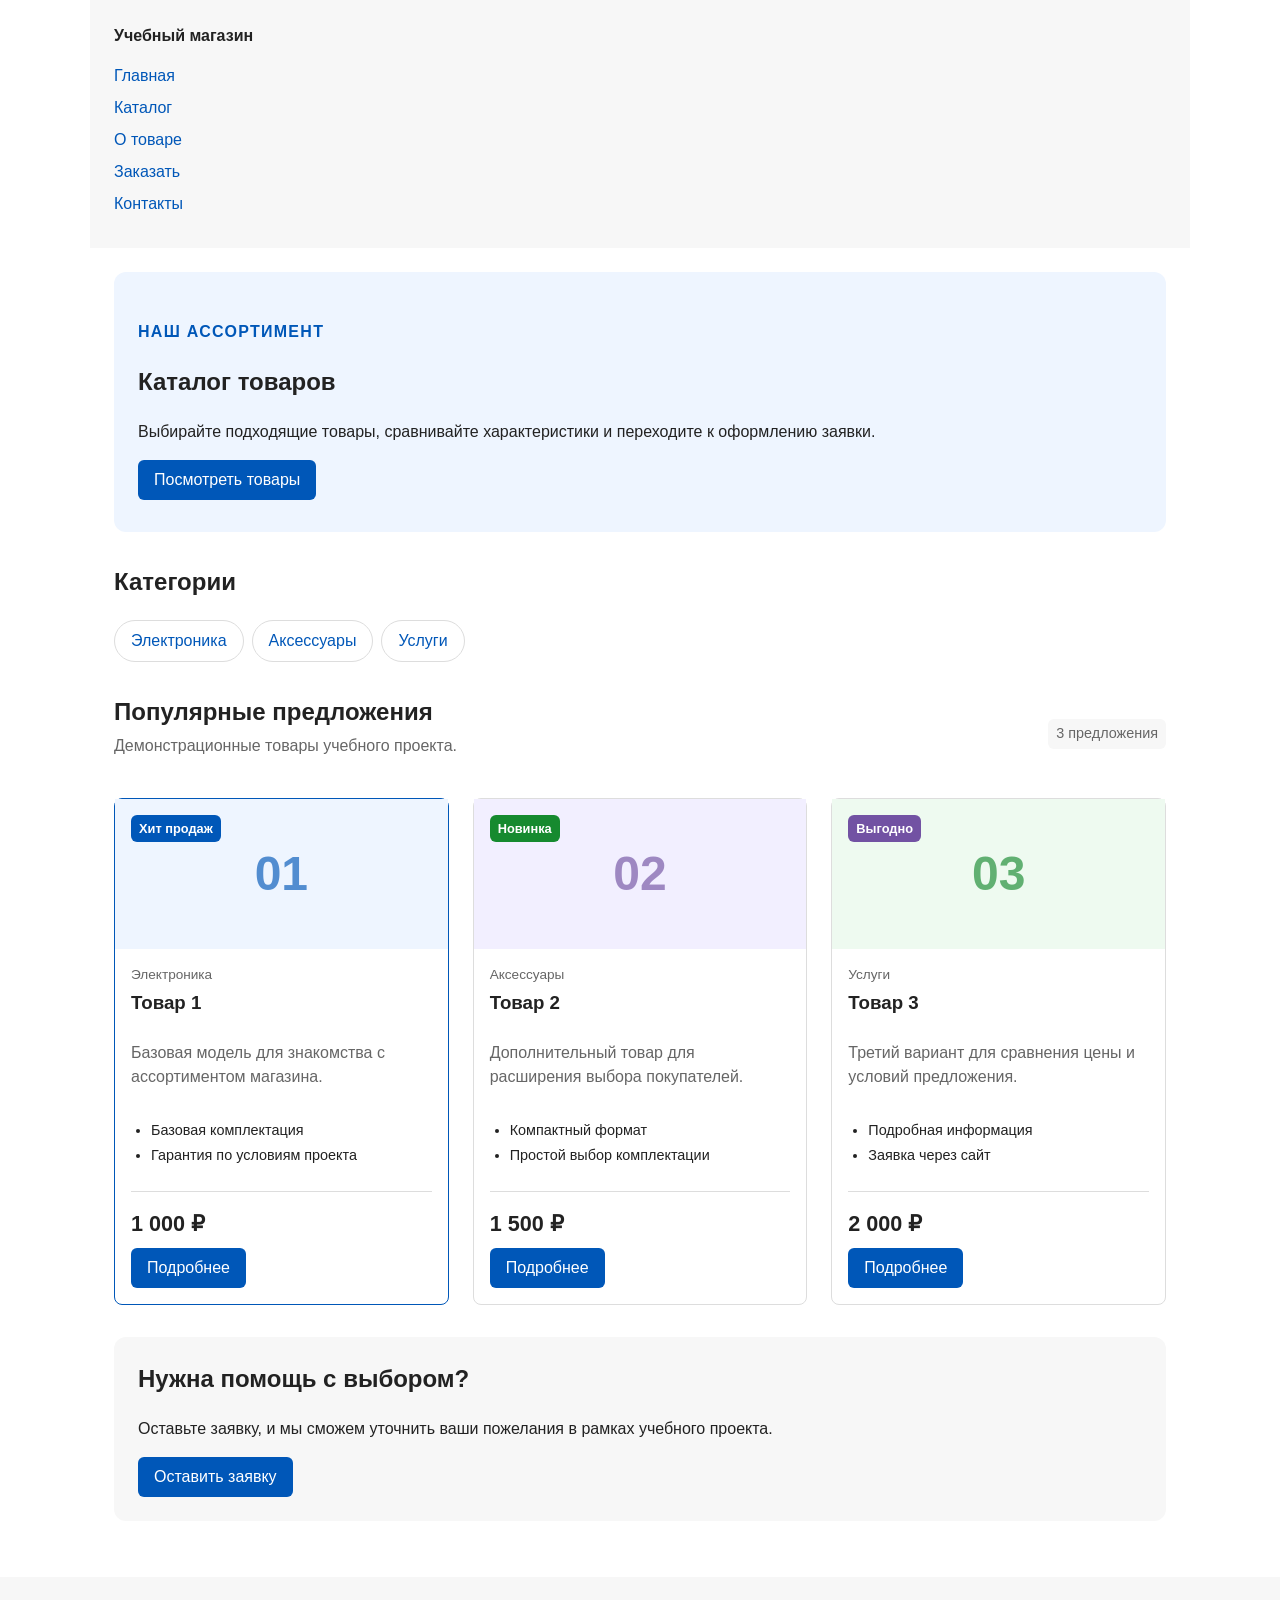
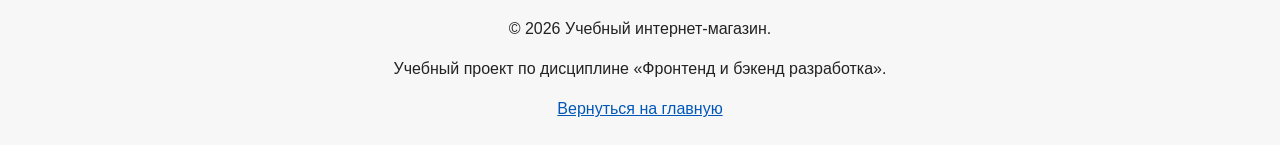
==== catalog.html @ 3850f044 "feat: expand multi-page shop project" ====
<!DOCTYPE html>
<html lang="ru">
<head>
  <meta charset="UTF-8">
  <meta name="viewport" content="width=device-width, initial-scale=1.0">
  <meta name="description" content="Каталог товаров учебного интернет-магазина. Сравните товары и выберите подходящий вариант.">
  <title>Каталог товаров</title>
  <link rel="stylesheet" href="css/style.css">
</head>
<body>
  <header class="site-header">
    <a class="site-logo" href="index.html">Учебный магазин</a>

    <nav class="site-nav" aria-label="Основная навигация">
      <ul class="site-nav__list">
        <li><a href="index.html">Главная</a></li>
        <li><a href="catalog.html" aria-current="page">Каталог</a></li>
        <li><a href="product.html">О товаре</a></li>
        <li><a href="order.html">Заказать</a></li>
        <li><a href="contacts.html">Контакты</a></li>
      </ul>
    </nav>
  </header>

  <main class="catalog">
    <section class="hero">
      <p class="catalog__eyebrow">Наш ассортимент</p>
      <h1>Каталог товаров</h1>
      <p>
        Выбирайте подходящие товары, сравнивайте характеристики
        и переходите к оформлению заявки.
      </p>
      <a class="button" href="#catalog-products">Посмотреть товары</a>
    </section>

    <section class="section catalog__categories" aria-labelledby="categories-title">
      <h2 id="categories-title">Категории</h2>

      <nav class="category-nav" aria-label="Категории товаров">
        <a class="category-nav__link" href="#electronics">Электроника</a>
        <a class="category-nav__link" href="#accessories">Аксессуары</a>
        <a class="category-nav__link" href="#services">Услуги</a>
      </nav>
    </section>

    <section class="section" id="catalog-products">
      <div class="catalog__heading">
        <div>
          <h2>Популярные предложения</h2>
          <p class="catalog__description">
            Демонстрационные товары учебного проекта.
          </p>
        </div>

        <span class="catalog__count">3 предложения</span>
      </div>

      <div class="catalog-grid">
        <article class="product-card product-card--featured" id="electronics">
          <span class="product-card__badge">Хит продаж</span>
          <div class="product-card__visual" aria-hidden="true">
            <span>01</span>
          </div>
          <p class="product-card__category">Электроника</p>
          <h3 class="product-card__title">Товар 1</h3>
          <p class="product-card__description">
            Базовая модель для знакомства с ассортиментом магазина.
          </p>
          <ul class="product-card__features">
            <li>Базовая комплектация</li>
            <li>Гарантия по условиям проекта</li>
          </ul>
          <div class="product-card__bottom">
            <p class="product-card__price">1 000 ₽</p>
            <a class="button" href="product.html">Подробнее</a>
          </div>
        </article>

        <article class="product-card" id="accessories">
          <span class="product-card__badge product-card__badge--new">
            Новинка
          </span>
          <div class="product-card__visual product-card__visual--accent" aria-hidden="true">
            <span>02</span>
          </div>
          <p class="product-card__category">Аксессуары</p>
          <h3 class="product-card__title">Товар 2</h3>
          <p class="product-card__description">
            Дополнительный товар для расширения выбора покупателей.
          </p>
          <ul class="product-card__features">
            <li>Компактный формат</li>
            <li>Простой выбор комплектации</li>
          </ul>
          <div class="product-card__bottom">
            <p class="product-card__price">1 500 ₽</p>
            <a class="button" href="product.html">Подробнее</a>
          </div>
        </article>

        <article class="product-card" id="services">
          <span class="product-card__badge product-card__badge--service">
            Выгодно
          </span>
          <div class="product-card__visual product-card__visual--soft" aria-hidden="true">
            <span>03</span>
          </div>
          <p class="product-card__category">Услуги</p>
          <h3 class="product-card__title">Товар 3</h3>
          <p class="product-card__description">
            Третий вариант для сравнения цены и условий предложения.
          </p>
          <ul class="product-card__features">
            <li>Подробная информация</li>
            <li>Заявка через сайт</li>
          </ul>
          <div class="product-card__bottom">
            <p class="product-card__price">2 000 ₽</p>
            <a class="button" href="product.html">Подробнее</a>
          </div>
        </article>
      </div>
    </section>

    <aside class="catalog-note">
      <h2>Нужна помощь с выбором?</h2>
      <p>
        Оставьте заявку, и мы сможем уточнить ваши пожелания
        в рамках учебного проекта.
      </p>
      <a class="button" href="order.html">Оставить заявку</a>
    </aside>
  </main>

  <footer class="site-footer" id="contacts">
    <p>&copy; 2026 Учебный интернет-магазин.</p>
    <p>Учебный проект по дисциплине «Фронтенд и бэкенд разработка».</p>
    <a href="index.html">Вернуться на главную</a>
  </footer>
</body>
</html>
---- css/style.css ----
/* ===============================
   1. Переменные проекта
   =============================== */

:root {
  /* Основные цвета проекта */
  --color-bg: #ffffff;
  --color-text: #222222;
  --color-muted: #666666;
  --color-primary: #0057b8;
  --color-primary-dark: #003f86;
  --color-border: #dddddd;
  --color-surface: #f7f7f7;
  --color-surface-accent: #eef5ff;
  --color-danger: #b00020;
  --color-success: #168a2f;
  --color-success-bg: #eefaf0;
  --color-white: #ffffff;

  /* Отступы */
  --space-xs: 4px;
  --space-sm: 8px;
  --space-md: 16px;
  --space-lg: 24px;
  --space-xl: 32px;

  /* Скругления */
  --radius-sm: 6px;
  --radius-md: 8px;
  --radius-lg: 12px;

  /* Размеры */
  --container-width: 1100px;
}


/* ===============================
   2. Базовые стили
   =============================== */

* {
  box-sizing: border-box;
}

body {
  margin: 0;
  font-family: Arial, sans-serif;
  line-height: 1.5;
  color: var(--color-text);
  background-color: var(--color-bg);
}

header,
main,
footer {
  padding: var(--space-lg);
}

header,
footer {
  background-color: var(--color-surface);
}


/* ===============================
   3. Общие элементы интерфейса
   =============================== */

/* Ссылки */

a {
  color: var(--color-primary);
}

a:hover {
  color: var(--color-primary-dark);
}

a:focus-visible {
  outline: 2px solid var(--color-primary);
  outline-offset: 3px;
}

/* Общие состояния кнопок */

button {
  font: inherit;
  cursor: pointer;
}

button:focus-visible {
  outline: 2px solid var(--color-primary);
  outline-offset: 3px;
}

button:disabled {
  opacity: 0.6;
  cursor: not-allowed;
}


/* ===============================
   4. Компоненты страницы
   =============================== */

/* Шапка сайта */

.site-header {
  max-width: var(--container-width);
  margin: 0 auto;
}

.site-logo {
  font-weight: bold;
  text-decoration: none;
  color: var(--color-text);
}

.site-logo:hover {
  color: var(--color-primary);
}

/* Навигация */

.site-nav__list {
  padding: 0;
  margin: var(--space-md) 0 0;
  list-style: none;
}

.site-nav__list li {
  margin-bottom: var(--space-sm);
}

.site-nav__list a {
  color: var(--color-primary);
  text-decoration: none;
}

.site-nav__list a:hover {
  color: var(--color-primary-dark);
  text-decoration: underline;
}

/* Hero-блок */

.hero {
  max-width: var(--container-width);
  margin: 0 auto var(--space-xl);
  padding: var(--space-xl) var(--space-lg);
  background-color: var(--color-surface-accent);
  border-radius: var(--radius-lg);
}

/* Секции */

.section {
  max-width: var(--container-width);
  margin: 0 auto var(--space-xl);
}

.section h2 {
  margin-top: 0;
}

/* Карточки товаров */

.product-card {
  margin-bottom: var(--space-md);
  padding: var(--space-md);
  border: 1px solid var(--color-border);
  border-radius: var(--radius-md);
  background-color: var(--color-bg);
}

.product-card:hover {
  border-color: var(--color-primary);
}

.product-card h3 {
  margin-top: 0;
}

/* Кнопки сайта */

.button {
  display: inline-block;
  padding: var(--space-sm) var(--space-md);
  color: var(--color-white);
  background-color: var(--color-primary);
  text-decoration: none;
  border: none;
  border-radius: var(--radius-sm);
  cursor: pointer;
}

.button:hover {
  color: var(--color-white);
  background-color: var(--color-primary-dark);
}

.button:focus-visible {
  outline: 2px solid var(--color-primary);
  outline-offset: 3px;
}

.button:disabled {
  opacity: 0.6;
  cursor: not-allowed;
}

/* Дополнительный информационный блок */

.aside-info {
  max-width: var(--container-width);
  margin: 0 auto var(--space-xl);
  padding: var(--space-md);
  border-left: 4px solid var(--color-primary);
  background-color: var(--color-surface);
}


/* ===============================
   5. Форма и модальное окно
   =============================== */

/* Модальное окно */

.order-dialog {
  width: min(calc(100% - 32px), 560px);
  max-width: 100%;
  padding: var(--space-lg);
  border: none;
  border-radius: var(--radius-lg);
  color: var(--color-text);
  background-color: var(--color-bg);
}

.order-dialog::backdrop {
  background-color: rgba(0, 0, 0, 0.5);
}

/* Поля формы */

.form-field {
  margin-bottom: var(--space-md);
}

.form-field label {
  display: block;
  margin-bottom: var(--space-xs);
}

.form-field input,
.form-field select,
.form-field textarea {
  width: 100%;
  padding: 10px 12px;
  border: 1px solid var(--color-border);
  border-radius: var(--radius-sm);
  font: inherit;
  color: var(--color-text);
  background-color: var(--color-bg);
}

/* Чекбокс согласия */

.form-field input[type="checkbox"] {
  width: auto;
}

/* Подсказки под полями */

.form-field small {
  display: block;
  margin-top: var(--space-xs);
  color: var(--color-muted);
}

/* Наведение на поля */

.form-field input:hover,
.form-field select:hover,
.form-field textarea:hover {
  border-color: var(--color-primary);
}

/* Фокус полей при работе с клавиатуры */

.form-field input:focus-visible,
.form-field select:focus-visible,
.form-field textarea:focus-visible,
.form-actions button:focus-visible {
  outline: 2px solid var(--color-primary);
  outline-offset: 3px;
}

/* Ошибочные поля формы */

[aria-invalid="true"] {
  border-color: var(--color-danger);
}

/* Кнопки формы */

.form-actions {
  display: flex;
  gap: var(--space-sm);
  margin-top: var(--space-lg);
}

/* Сообщение об успешной отправке */

.success-message {
  max-width: var(--container-width);
  margin: var(--space-lg) auto;
  padding: var(--space-md);
  border-left: 4px solid var(--color-success);
  background-color: var(--color-success-bg);
}
/* ===============================
   6. Каталог товаров
   =============================== */

.catalog {
  max-width: var(--container-width);
  margin: 0 auto;
}

.catalog__eyebrow {
  color: var(--color-primary);
  font-weight: bold;
  text-transform: uppercase;
  letter-spacing: 0.08em;
}

.catalog__categories {
  margin-bottom: var(--space-xl);
}

.category-nav {
  display: flex;
  flex-wrap: wrap;
  gap: var(--space-sm);
}

.category-nav__link {
  padding: var(--space-sm) var(--space-md);
  border: 1px solid var(--color-border);
  border-radius: 999px;
  text-decoration: none;
  background-color: var(--color-bg);
  transition: background-color 0.2s, color 0.2s;
}

.category-nav__link:hover {
  color: var(--color-white);
  background-color: var(--color-primary);
}

.category-nav__link:focus-visible {
  outline: 2px solid var(--color-primary);
  outline-offset: 3px;
}

.catalog__heading {
  display: flex;
  justify-content: space-between;
  align-items: center;
  flex-wrap: wrap;
  gap: var(--space-md);
  margin-bottom: var(--space-lg);
}

.catalog__heading h2 {
  margin-bottom: var(--space-xs);
}

.catalog__description {
  margin-top: 0;
  color: var(--color-muted);
}

.catalog__count {
  padding: var(--space-xs) var(--space-sm);
  border-radius: var(--radius-sm);
  background-color: var(--color-surface);
  color: var(--color-muted);
  font-size: 0.9rem;
}

.catalog-grid {
  display: grid;
  grid-template-columns: repeat(3, minmax(0, 1fr));
  gap: var(--space-lg);
}

.product-card {
  position: relative;
  display: flex;
  flex-direction: column;
  min-width: 0;
  margin-bottom: 0;
  padding: var(--space-md);
  transition: transform 0.2s, box-shadow 0.2s;
}

.product-card:hover {
  transform: translateY(-4px);
  box-shadow: 0 8px 24px rgba(0, 0, 0, 0.08);
}

.product-card--featured {
  border-color: var(--color-primary);
}

.product-card__badge {
  position: absolute;
  top: var(--space-md);
  left: var(--space-md);
  z-index: 1;
  padding: var(--space-xs) var(--space-sm);
  border-radius: var(--radius-sm);
  color: var(--color-white);
  background-color: var(--color-primary);
  font-size: 0.8rem;
  font-weight: bold;
}

.product-card__badge--new {
  background-color: var(--color-success);
}

.product-card__badge--service {
  background-color: #7252a3;
}

.product-card__visual {
  display: grid;
  min-height: 150px;
  margin: calc(var(--space-md) * -1);
  margin-bottom: var(--space-md);
  place-items: center;
  background-color: var(--color-surface-accent);
  color: var(--color-primary);
}

.product-card__visual span {
  font-size: 3rem;
  font-weight: bold;
  opacity: 0.65;
}

.product-card__visual--accent {
  background-color: #f2efff;
  color: #7252a3;
}

.product-card__visual--soft {
  background-color: var(--color-success-bg);
  color: var(--color-success);
}

.product-card__category {
  margin: 0 0 var(--space-xs);
  color: var(--color-muted);
  font-size: 0.85rem;
}

.product-card__title {
  margin: 0 0 var(--space-sm);
}

.product-card__description {
  color: var(--color-muted);
}

.product-card__features {
  padding-left: 20px;
  margin-bottom: var(--space-lg);
  font-size: 0.9rem;
}

.product-card__features li + li {
  margin-top: var(--space-xs);
}

.product-card__bottom {
  display: flex;
  flex-direction: column;
  align-items: flex-start;
  gap: var(--space-sm);
  margin-top: auto;
  padding-top: var(--space-md);
  border-top: 1px solid var(--color-border);
}

.product-card__price {
  margin: 0;
  font-size: 1.35rem;
  font-weight: bold;
}

.catalog-note {
  margin: var(--space-xl) 0;
  padding: var(--space-lg);
  border-radius: var(--radius-lg);
  background-color: var(--color-surface);
}

.catalog-note h2 {
  margin-top: 0;
}

.site-footer {
  padding: var(--space-lg);
  text-align: center;
  background-color: var(--color-surface);
}

/* Защита от переполнения на узких экранах */
@media (max-width: 800px) {
  .catalog-grid {
    grid-template-columns: repeat(2, minmax(0, 1fr));
  }
}

@media (max-width: 560px) {
  .catalog-grid {
    grid-template-columns: 1fr;
  }

  .catalog__heading {
    align-items: flex-start;
    flex-direction: column;
  }

  .category-nav {
    flex-direction: column;
  }

  .category-nav__link {
    text-align: center;
  }
}

/* ===============================
   7. Страница отдельного товара
   =============================== */

.product-page {
  max-width: var(--container-width);
  margin: 0 auto;
}

.breadcrumbs {
  display: flex;
  flex-wrap: wrap;
  gap: var(--space-sm);
  margin-bottom: var(--space-lg);
  color: var(--color-muted);
  font-size: 0.9rem;
}

.breadcrumbs a {
  color: var(--color-primary);
  text-decoration: none;
}

.breadcrumbs a:hover {
  text-decoration: underline;
}

.breadcrumbs a:focus-visible,
.product-intro__back:focus-visible {
  outline: 2px solid var(--color-primary);
  outline-offset: 3px;
}

.product-intro {
  display: grid;
  grid-template-columns: minmax(0, 1fr) minmax(0, 1fr);
  gap: var(--space-xl);
  align-items: center;
  padding: var(--space-lg) 0;
}

.product-intro__visual {
  display: flex;
  min-height: 350px;
  flex-direction: column;
  align-items: center;
  justify-content: center;
  gap: var(--space-sm);
  border-radius: var(--radius-lg);
  background: linear-gradient(135deg, var(--color-surface-accent), var(--color-surface));
  color: var(--color-primary);
}

.product-intro__number {
  font-size: clamp(5rem, 12vw, 9rem);
  font-weight: 800;
  line-height: 1;
  letter-spacing: -0.08em;
}

.product-intro__label {
  font-size: 0.8rem;
  font-weight: bold;
  letter-spacing: 0.2em;
}

.product-intro__eyebrow {
  color: var(--color-muted);
  font-size: 0.9rem;
}

.product-intro__content h1 {
  margin-top: var(--space-sm);
  margin-bottom: var(--space-md);
  font-size: clamp(2rem, 4vw, 3rem);
}

.product-intro__description {
  color: var(--color-muted);
  line-height: 1.7;
}

.product-intro__availability {
  display: flex;
  align-items: center;
  gap: var(--space-sm);
  margin-top: var(--space-lg);
  font-size: 0.9rem;
}

.product-intro__status {
  width: 9px;
  height: 9px;
  border-radius: 50%;
  background-color: var(--color-success);
}

.product-intro__price {
  margin: var(--space-md) 0 var(--space-xs);
  font-size: 2rem;
  font-weight: 800;
}

.product-intro__note {
  color: var(--color-muted);
  font-size: 0.8rem;
  line-height: 1.5;
}

.product-intro__actions {
  display: flex;
  flex-wrap: wrap;
  align-items: center;
  gap: var(--space-md);
  margin-top: var(--space-lg);
}

.product-intro__back {
  color: var(--color-primary);
  text-decoration: none;
}

.product-details,
.product-specifications,
.product-benefits {
  margin-top: var(--space-xl);
}

.product-details p {
  max-width: 760px;
  line-height: 1.8;
}

.spec-table-wrapper {
  width: 100%;
  overflow-x: auto;
  border: 1px solid var(--color-border);
  border-radius: var(--radius-md);
}

.spec-table {
  width: 100%;
  border-collapse: collapse;
  text-align: left;
}

.spec-table caption {
  padding: var(--space-md);
  color: var(--color-muted);
  text-align: left;
  font-size: 0.9rem;
}

.spec-table th,
.spec-table td {
  padding: var(--space-md);
  border-bottom: 1px solid var(--color-border);
}

.spec-table thead {
  background-color: var(--color-surface);
}

.spec-table thead th {
  font-weight: 700;
}

.spec-table tbody th {
  width: 40%;
  font-weight: 600;
}

.spec-table tbody tr:last-child th,
.spec-table tbody tr:last-child td {
  border-bottom: none;
}

.spec-table tbody tr:hover {
  background-color: var(--color-surface);
}

.product-benefits__grid {
  display: grid;
  grid-template-columns: repeat(3, minmax(0, 1fr));
  gap: var(--space-md);
}

.benefit-card {
  padding: var(--space-lg);
  border: 1px solid var(--color-border);
  border-radius: var(--radius-md);
  background-color: var(--color-bg);
}

.benefit-card__number {
  color: var(--color-primary);
  font-size: 0.85rem;
  font-weight: 800;
}

.benefit-card h3 {
  margin-top: var(--space-md);
}

.benefit-card p {
  margin-bottom: 0;
  color: var(--color-muted);
  line-height: 1.6;
}

.product-callout {
  display: flex;
  align-items: center;
  justify-content: space-between;
  flex-wrap: wrap;
  gap: var(--space-lg);
  margin: var(--space-xl) 0;
  padding: var(--space-xl);
  border-radius: var(--radius-lg);
  background-color: var(--color-surface);
}

.product-callout h2 {
  margin-top: 0;
}

.product-callout p {
  max-width: 600px;
  margin-bottom: 0;
  color: var(--color-muted);
  line-height: 1.6;
}

@media (max-width: 800px) {
  .product-intro {
    grid-template-columns: 1fr;
    gap: var(--space-lg);
  }

  .product-intro__visual {
    min-height: 260px;
  }

  .product-benefits__grid {
    grid-template-columns: 1fr;
  }
}

@media (max-width: 560px) {
  .product-intro__actions {
    align-items: stretch;
    flex-direction: column;
  }

  .product-intro__actions .button {
    text-align: center;
  }

  .product-callout {
    align-items: flex-start;
    flex-direction: column;
    padding: var(--space-lg);
  }

  .spec-table th,
  .spec-table td {
    padding: var(--space-sm);
  }
}

/* ===============================
   8. Страница оформления заказа
   =============================== */

.order-page {
  max-width: var(--container-width);
  margin: 0 auto;
}

.order-hero {
  max-width: 760px;
  margin-bottom: var(--space-xl);
}

.order-hero__eyebrow {
  color: var(--color-primary);
  font-size: 0.85rem;
  font-weight: 700;
  letter-spacing: 0.1em;
  text-transform: uppercase;
}

.order-hero h1 {
  margin-bottom: var(--space-md);
  font-size: clamp(2rem, 5vw, 3rem);
}

.order-hero > p:last-child {
  color: var(--color-muted);
  line-height: 1.7;
}

.order-layout {
  display: grid;
  grid-template-columns: minmax(0, 1.7fr) minmax(250px, 1fr);
  align-items: start;
  gap: var(--space-xl);
  margin-bottom: var(--space-xl);
}

.order-panel {
  min-width: 0;
  padding: var(--space-xl);
  border: 1px solid var(--color-border);
  border-radius: var(--radius-lg);
  background-color: var(--color-bg);
}

.order-panel h2 {
  margin-top: 0;
}

.order-panel__description {
  margin-bottom: var(--space-xl);
  color: var(--color-muted);
}

.checkout-form__grid {
  display: grid;
  grid-template-columns: repeat(2, minmax(0, 1fr));
  gap: var(--space-lg) var(--space-md);
}

.form-field {
  display: flex;
  min-width: 0;
  flex-direction: column;
  gap: var(--space-sm);
}

.form-field--full {
  grid-column: 1 / -1;
}

.form-field label {
  font-weight: 600;
  font-size: 0.95rem;
}

.form-field input,
.form-field select,
.form-field textarea {
  box-sizing: border-box;
  width: 100%;
  min-width: 0;
  padding: 12px;
  border: 1px solid var(--color-border);
  border-radius: var(--radius-sm);
  background-color: var(--color-bg);
  color: var(--color-text);
  font: inherit;
  transition: border-color 0.2s, box-shadow 0.2s;
}

.form-field textarea {
  resize: vertical;
  line-height: 1.6;
}

.form-field input:hover,
.form-field select:hover,
.form-field textarea:hover {
  border-color: var(--color-primary);
}

.form-field input:focus-visible,
.form-field select:focus-visible,
.form-field textarea:focus-visible {
  border-color: var(--color-primary);
  outline: 2px solid var(--color-primary);
  outline-offset: 2px;
}

.form-field input[aria-invalid="true"],
.form-field select[aria-invalid="true"],
.form-field textarea[aria-invalid="true"] {
  border-color: var(--color-danger);
}

.form-field__hint {
  color: var(--color-muted);
  font-size: 0.8rem;
  line-height: 1.4;
}

.checkout-form__consent {
  display: grid;
  grid-template-columns: 20px minmax(0, 1fr);
  align-items: start;
  gap: var(--space-sm);
  margin-top: var(--space-xl);
}

.checkout-form__consent input {
  width: 18px;
  height: 18px;
  margin: 3px 0 0;
  accent-color: var(--color-primary);
}

.checkout-form__consent input:focus-visible {
  outline: 2px solid var(--color-primary);
  outline-offset: 3px;
}

.checkout-form__consent label {
  font-size: 0.9rem;
  line-height: 1.6;
}

.checkout-form__required {
  margin-top: var(--space-md);
  color: var(--color-muted);
  font-size: 0.85rem;
}

.checkout-form__submit {
  width: 100%;
  margin-top: var(--space-sm);
  cursor: pointer;
}

.checkout-form__message {
  margin-top: var(--space-md);
  padding: var(--space-md);
  border-radius: var(--radius-sm);
  line-height: 1.6;
}

.checkout-form__message--success {
  border: 1px solid var(--color-success);
  background-color: var(--color-success-bg);
  color: var(--color-success);
}

.checkout-form__message--error {
  border: 1px solid var(--color-danger);
  color: var(--color-danger);
}

.order-summary {
  position: sticky;
  top: var(--space-lg);
  padding: var(--space-lg);
  border-radius: var(--radius-lg);
  background-color: var(--color-surface);
}

.order-summary__icon {
  display: grid;
  width: 44px;
  height: 44px;
  place-items: center;
  border-radius: 50%;
  background-color: var(--color-success-bg);
  color: var(--color-success);
  font-size: 1.5rem;
  font-weight: 800;
}

.order-summary h2 {
  margin-top: var(--space-md);
}

.order-summary__steps {
  display: grid;
  gap: var(--space-lg);
  padding-left: 22px;
}

.order-summary__steps li {
  padding-left: var(--space-xs);
}

.order-summary__steps strong {
  line-height: 1.5;
}

.order-summary__steps p,
.order-summary__note p {
  margin-bottom: 0;
  color: var(--color-muted);
  font-size: 0.9rem;
  line-height: 1.6;
}

.order-summary__note {
  margin-top: var(--space-xl);
  padding: var(--space-md);
  border-left: 3px solid var(--color-primary);
  background-color: var(--color-bg);
}

.order-summary__link {
  display: inline-block;
  margin-top: var(--space-lg);
  color: var(--color-primary);
  text-decoration: none;
}

.order-summary__link:hover {
  text-decoration: underline;
}

.order-summary__link:focus-visible {
  outline: 2px solid var(--color-primary);
  outline-offset: 3px;
}

@media (max-width: 800px) {
  .order-layout {
    grid-template-columns: 1fr;
  }

  .order-summary {
    position: static;
  }
}

@media (max-width: 560px) {
  .order-panel {
    padding: var(--space-md);
  }

  .checkout-form__grid {
    grid-template-columns: 1fr;
  }

  .form-field--full {
    grid-column: auto;
  }
}

/* ===============================
   9. Страница контактов
   =============================== */

.contacts-page {
  max-width: var(--container-width);
  margin: 0 auto;
}

.contacts-hero {
  max-width: 760px;
  margin-bottom: var(--space-xl);
}

.contacts-hero__eyebrow {
  color: var(--color-primary);
  font-size: 0.85rem;
  font-weight: 700;
  letter-spacing: 0.1em;
  text-transform: uppercase;
}

.contacts-hero h1 {
  margin: var(--space-sm) 0 var(--space-md);
  font-size: clamp(2rem, 5vw, 3rem);
}

.contacts-hero > p:last-child {
  color: var(--color-muted);
  line-height: 1.7;
}

.contacts-grid {
  display: grid;
  grid-template-columns: repeat(3, minmax(0, 1fr));
  gap: var(--space-md);
  margin-bottom: var(--space-xl);
}

.contact-card {
  min-width: 0;
  padding: var(--space-lg);
  border: 1px solid var(--color-border);
  border-radius: var(--radius-lg);
  background-color: var(--color-bg);
  transition: transform 0.2s, box-shadow 0.2s;
}

.contact-card:hover {
  transform: translateY(-3px);
  box-shadow: 0 8px 24px rgba(0, 0, 0, 0.07);
}

.contact-card__icon {
  display: grid;
  width: 44px;
  height: 44px;
  place-items: center;
  border-radius: var(--radius-md);
  background-color: var(--color-surface-accent);
  color: var(--color-primary);
  font-size: 1.4rem;
  font-weight: 700;
}

.contact-card h2 {
  margin: var(--space-md) 0 var(--space-sm);
  font-size: 1.15rem;
}

.contact-card p {
  min-height: 3.2em;
  color: var(--color-muted);
  font-size: 0.9rem;
  line-height: 1.6;
}

.contact-card a {
  display: inline-block;
  overflow-wrap: anywhere;
  color: var(--color-primary);
  font-weight: 600;
  text-decoration: none;
}

.contact-card a:hover {
  text-decoration: underline;
}

.contact-card a:focus-visible {
  outline: 2px solid var(--color-primary);
  outline-offset: 3px;
}

.contact-card__value {
  display: inline-block;
  font-weight: 600;
  font-size: 0.95rem;
}

.contacts-main-grid {
  display: grid;
  grid-template-columns: minmax(0, 1.3fr) minmax(260px, 1fr);
  align-items: stretch;
  gap: var(--space-lg);
  margin-bottom: var(--space-xl);
}

.contact-info-panel {
  padding: var(--space-xl);
  border: 1px solid var(--color-border);
  border-radius: var(--radius-lg);
}

.contact-info-panel h2 {
  margin-top: 0;
}

.contact-info-panel > p {
  color: var(--color-muted);
  line-height: 1.8;
}

.contact-info-panel__item {
  display: flex;
  flex-direction: column;
  gap: var(--space-xs);
  padding: var(--space-md) 0;
  border-bottom: 1px solid var(--color-border);
}

.contact-info-panel__label {
  color: var(--color-muted);
  font-size: 0.85rem;
}

.contact-info-panel__item strong {
  overflow-wrap: anywhere;
}

.contact-info-panel .contact-info-panel__note {
  margin-top: var(--space-lg);
  font-size: 0.85rem;
}

.contact-cta {
  display: flex;
  flex-direction: column;
  align-items: flex-start;
  justify-content: center;
  padding: var(--space-xl);
  border-radius: var(--radius-lg);
  background-color: var(--color-surface);
}

.contact-cta__eyebrow {
  color: var(--color-primary);
  font-size: 0.85rem;
  font-weight: 700;
  text-transform: uppercase;
  letter-spacing: 0.08em;
}

.contact-cta h2 {
  margin: var(--space-md) 0;
  font-size: 1.7rem;
}

.contact-cta p {
  color: var(--color-muted);
  line-height: 1.7;
}

.contact-cta .button {
  margin-top: var(--space-md);
}

.contact-cta__link {
  display: inline-block;
  margin-top: var(--space-md);
  color: var(--color-primary);
  text-decoration: none;
}

.contact-cta__link:hover {
  text-decoration: underline;
}

.contact-cta__link:focus-visible {
  outline: 2px solid var(--color-primary);
  outline-offset: 3px;
}

.faq-section {
  margin: var(--space-xl) 0;
}

.faq-section__heading {
  margin-bottom: var(--space-lg);
}

.faq-section__heading h2 {
  margin: var(--space-sm) 0;
  font-size: 2rem;
}

.faq-section__heading > p:last-child {
  color: var(--color-muted);
}

.faq-list {
  display: grid;
  gap: var(--space-sm);
}

.faq-item {
  border: 1px solid var(--color-border);
  border-radius: var(--radius-md);
  background-color: var(--color-bg);
}

.faq-item summary {
  position: relative;
  padding: var(--space-lg);
  padding-right: 3rem;
  cursor: pointer;
  font-weight: 600;
  line-height: 1.5;
  list-style: none;
}

.faq-item summary::-webkit-details-marker {
  display: none;
}

.faq-item summary::after {
  position: absolute;
  top: 50%;
  right: var(--space-lg);
  content: "+";
  color: var(--color-primary);
  font-size: 1.4rem;
  transform: translateY(-50%);
}

.faq-item[open] summary::after {
  content: "−";
}

.faq-item summary:hover {
  color: var(--color-primary);
}

.faq-item summary:focus-visible {
  outline: 2px solid var(--color-primary);
  outline-offset: -3px;
  border-radius: var(--radius-md);
}

.faq-item p {
  margin: 0;
  padding: 0 var(--space-lg) var(--space-lg);
  color: var(--color-muted);
  line-height: 1.7;
}

.contacts-bottom {
  display: flex;
  align-items: center;
  justify-content: space-between;
  flex-wrap: wrap;
  gap: var(--space-lg);
  margin: var(--space-xl) 0;
  padding: var(--space-xl);
  border-radius: var(--radius-lg);
  background-color: var(--color-surface);
}

.contacts-bottom h2 {
  margin-top: 0;
}

.contacts-bottom p {
  margin-bottom: 0;
  color: var(--color-muted);
  line-height: 1.6;
}

.contacts-bottom__actions {
  display: flex;
  align-items: center;
  flex-wrap: wrap;
  gap: var(--space-md);
}

.contacts-bottom__secondary {
  color: var(--color-primary);
  font-weight: 600;
  text-decoration: none;
}

.contacts-bottom__secondary:hover {
  text-decoration: underline;
}

.contacts-bottom__secondary:focus-visible {
  outline: 2px solid var(--color-primary);
  outline-offset: 3px;
}

@media (max-width: 800px) {
  .contacts-grid {
    grid-template-columns: repeat(2, minmax(0, 1fr));
  }

  .contacts-main-grid {
    grid-template-columns: 1fr;
  }
}

@media (max-width: 560px) {
  .contacts-grid {
    grid-template-columns: 1fr;
  }

  .contact-card p {
    min-height: 0;
  }

  .contact-info-panel,
  .contact-cta {
    padding: var(--space-lg);
  }

  .contacts-bottom {
    align-items: flex-start;
    flex-direction: column;
    padding: var(--space-lg);
  }

  .contacts-bottom__actions {
    align-items: flex-start;
    flex-direction: column;
  }

  .faq-item summary {
    padding: var(--space-md);
    padding-right: 2.5rem;
  }

  .faq-item p {
    padding: 0 var(--space-md) var(--space-md);
  }
}
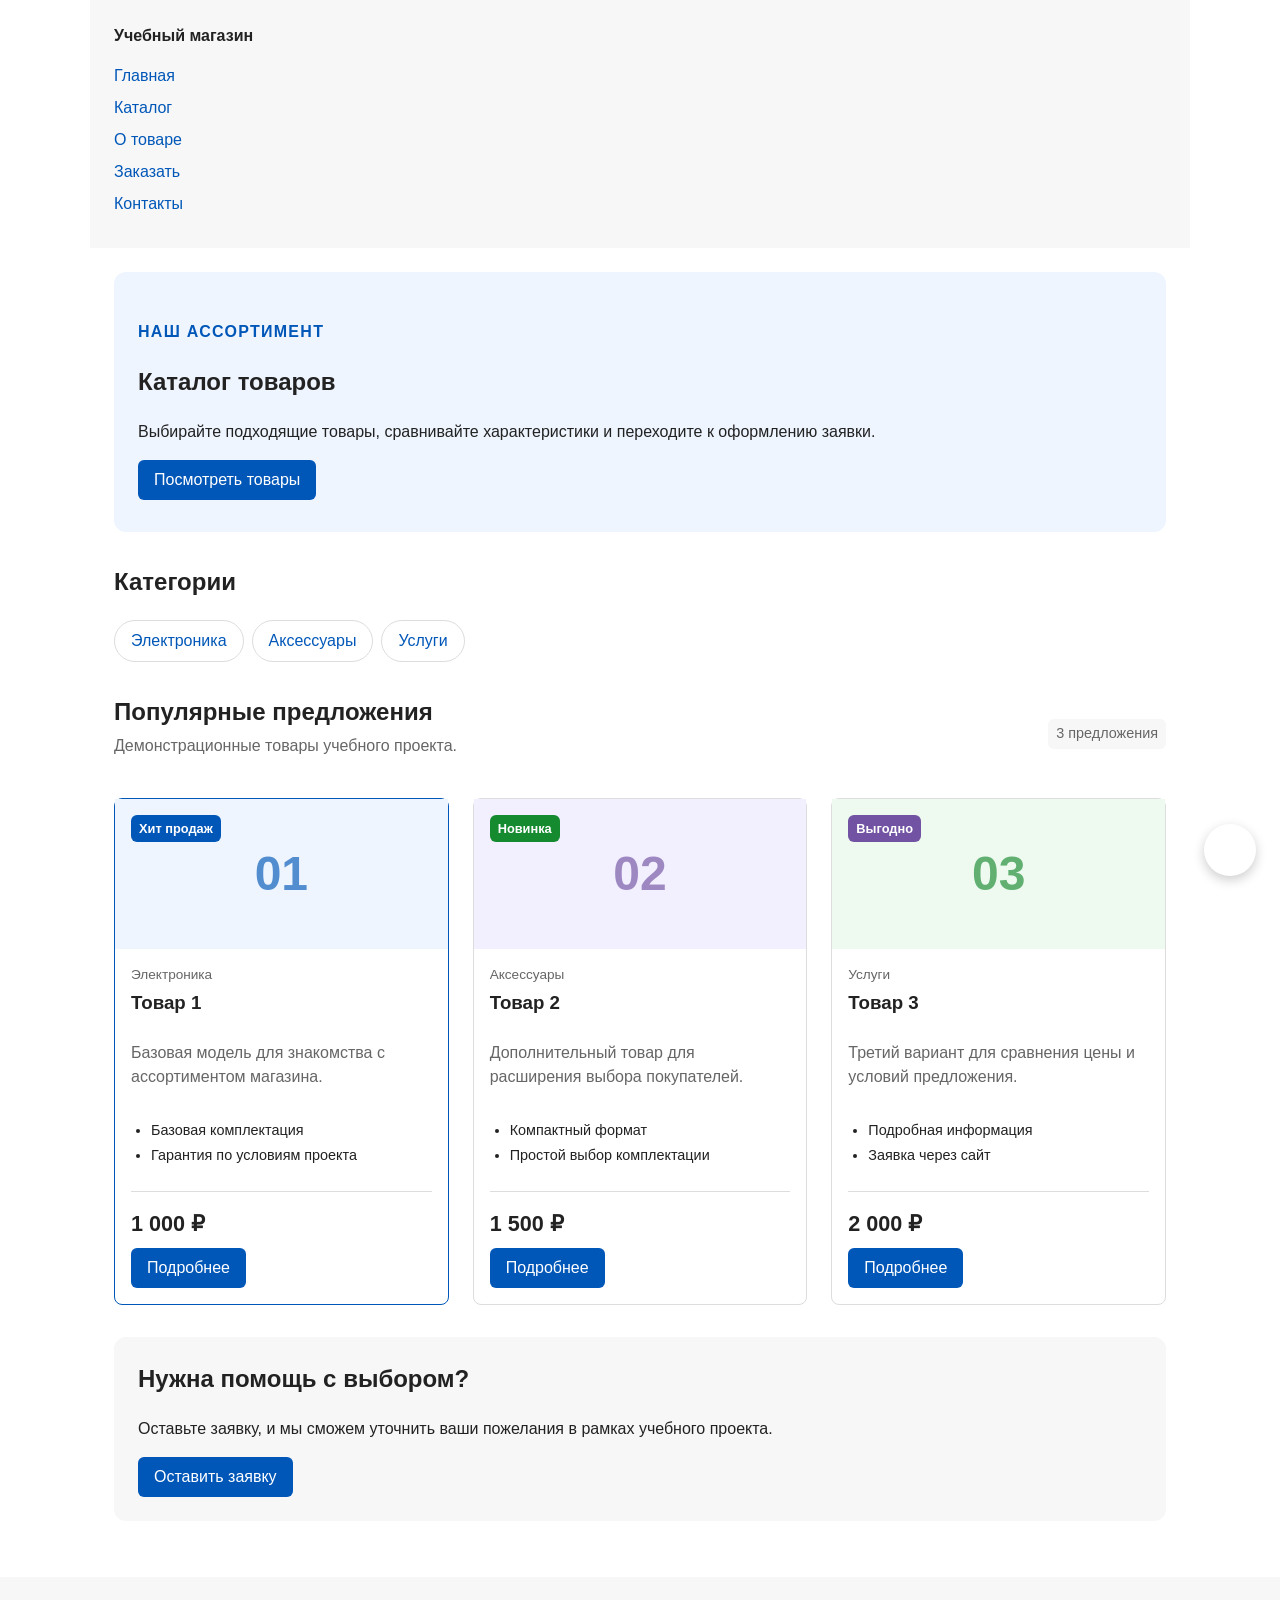
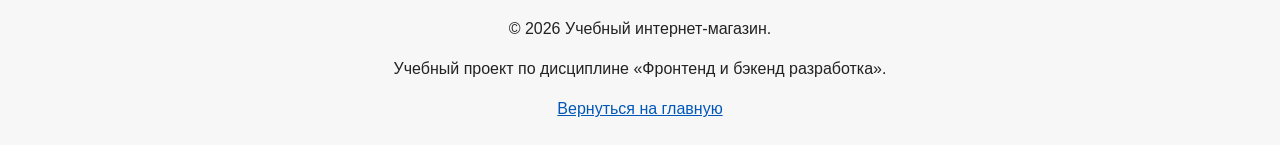
==== commit e6d977d1: "feat: add fixed back-to-top button" ====
--- a/catalog.html
+++ b/catalog.html
@@ -7,7 +7,7 @@
   <title>Каталог товаров</title>
   <link rel="stylesheet" href="css/style.css">
 </head>
-<body>
+<body id="top">
   <header class="site-header">
     <a class="site-logo" href="index.html">Учебный магазин</a>
 
@@ -137,5 +137,8 @@
     <p>Учебный проект по дисциплине «Фронтенд и бэкенд разработка».</p>
     <a href="index.html">Вернуться на главную</a>
   </footer>
+    <a class="back-to-top" href="#top" aria-label="Вернуться наверх">
+  ↑
+</a>
 </body>
 </html>
--- a/css/style.css
+++ b/css/style.css
@@ -1441,4 +1441,58 @@
   .faq-item p {
     padding: 0 var(--space-md) var(--space-md);
   }
+}
+
+/* Кнопка возврата наверх */
+.back-to-top {
+  position: fixed;
+  right: 24px;
+  bottom: 24px;
+  z-index: 1000;
+
+  display: flex;
+  align-items: center;
+  justify-content: center;
+
+  width: 52px;
+  height: 52px;
+
+  border-radius: 50%;
+  background-color: var(--primary);
+  color: #fff;
+
+  font-size: 28px;
+  font-weight: bold;
+  line-height: 1;
+  text-decoration: none;
+
+  box-shadow: 0 4px 12px rgba(0, 0, 0, 0.2);
+  transition: background-color 0.2s ease,
+              transform 0.2s ease;
+}
+
+.back-to-top:hover {
+  background-color: var(--accent);
+  transform: translateY(-4px);
+}
+
+.back-to-top:focus-visible {
+  outline: 3px solid var(--accent);
+  outline-offset: 4px;
+}
+
+/* Плавная прокрутка страницы */
+html {
+  scroll-behavior: smooth;
+}
+
+/* Адаптация для небольших экранов */
+@media (max-width: 600px) {
+  .back-to-top {
+    right: 16px;
+    bottom: 16px;
+    width: 44px;
+    height: 44px;
+    font-size: 24px;
+  }
 }
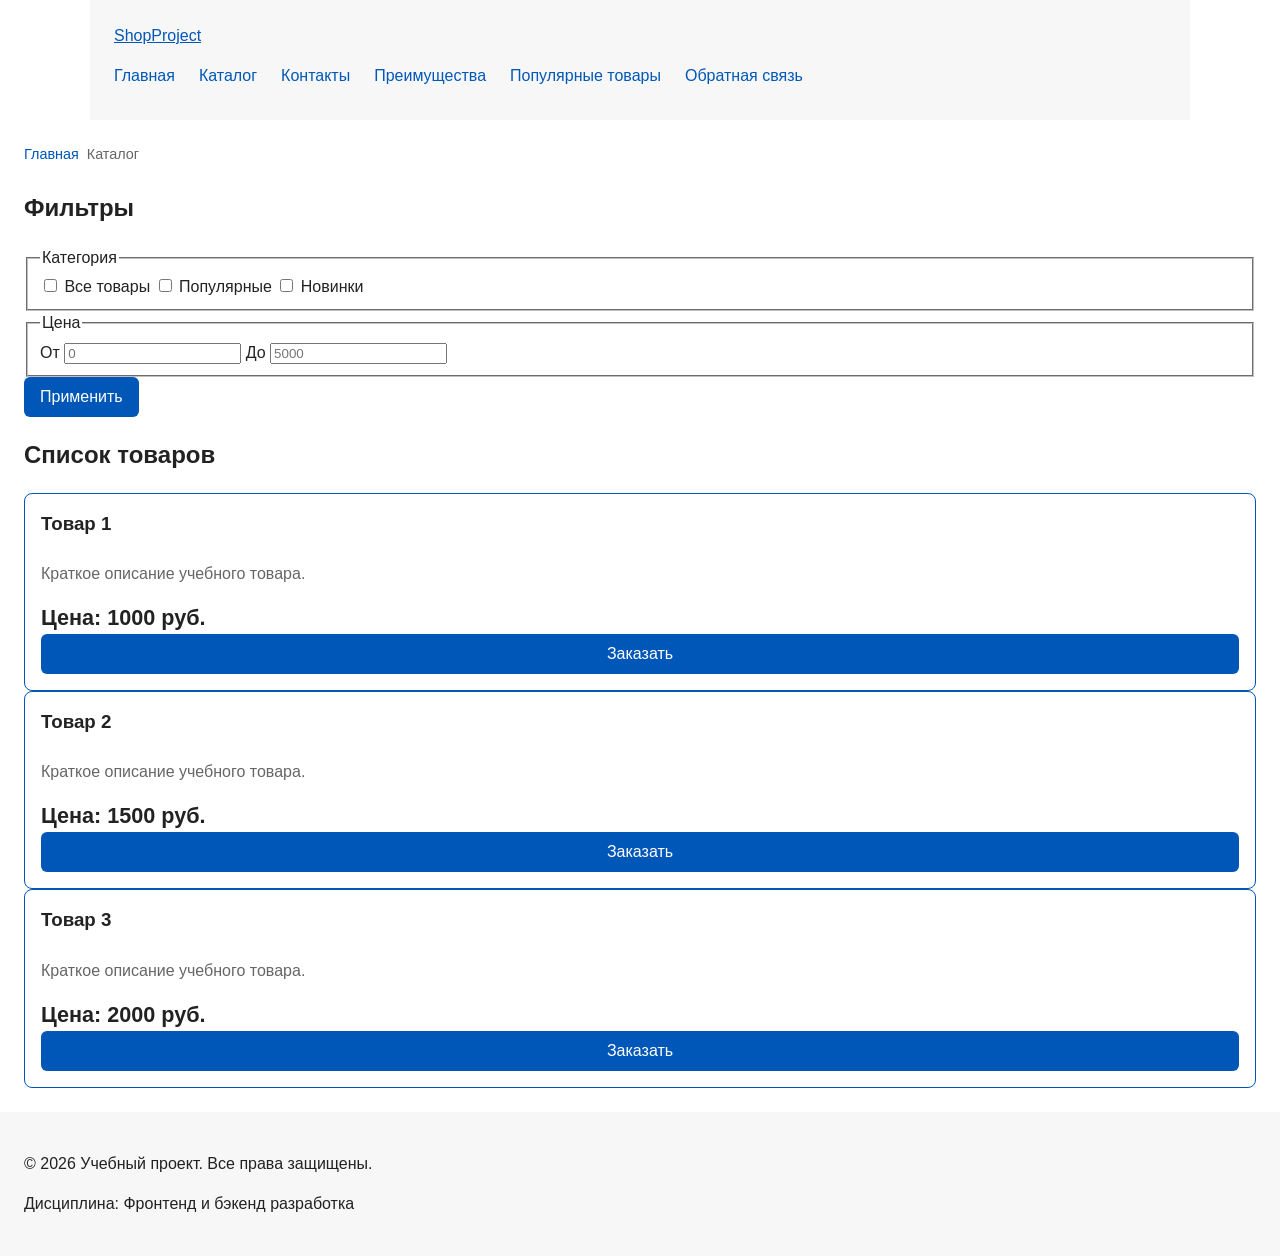
==== commit 586b9a4a: "docs: update README for practical 05" ====
--- a/catalog.html
+++ b/catalog.html
@@ -3,142 +3,217 @@
 <head>
   <meta charset="UTF-8">
   <meta name="viewport" content="width=device-width, initial-scale=1.0">
-  <meta name="description" content="Каталог товаров учебного интернет-магазина. Сравните товары и выберите подходящий вариант.">
-  <title>Каталог товаров</title>
+  <meta name="description" content="Каталог товаров учебного интернет-магазина.">
+  <title>Каталог товаров — Учебный интернет-магазин</title>
   <link rel="stylesheet" href="css/style.css">
+  <script src="js/main.js" defer></script>
+  <script src="js/catalog.js" defer></script>
 </head>
-<body id="top">
+<body>
   <header class="site-header">
-    <a class="site-logo" href="index.html">Учебный магазин</a>
-
-    <nav class="site-nav" aria-label="Основная навигация">
-      <ul class="site-nav__list">
-        <li><a href="index.html">Главная</a></li>
-        <li><a href="catalog.html" aria-current="page">Каталог</a></li>
-        <li><a href="product.html">О товаре</a></li>
-        <li><a href="order.html">Заказать</a></li>
-        <li><a href="contacts.html">Контакты</a></li>
-      </ul>
+    <div class="site-header__inner">
+      <a class="site-header__logo" href="index.html">ShopProject</a>
+
+      <nav class="site-nav" aria-label="Основная навигация">
+        <ul class="site-nav__list">
+          <li class="site-nav__item"><a class="site-nav__link" href="index.html">Главная</a></li>
+          <li class="site-nav__item"><a class="site-nav__link" href="catalog.html">Каталог</a></li>
+          <li class="site-nav__item"><a class="site-nav__link" href="contacts.html">Контакты</a></li>
+          <li class="site-nav__item"><a class="site-nav__link" href="index.html#advantages">Преимущества</a></li>
+          <li class="site-nav__item"><a class="site-nav__link" href="index.html#popular">Популярные товары</a></li>
+          <li class="site-nav__item"><a class="site-nav__link" href="index.html#contacts">Обратная связь</a></li>
+        </ul>
+      </nav>
+    </div>
+  </header>
+
+  <main>
+    <nav class="breadcrumbs" aria-label="Хлебные крошки">
+      <a class="breadcrumbs__link" href="index.html">Главная</a>
+      <span class="breadcrumbs__current">Каталог</span>
     </nav>
-  </header>
-
-  <main class="catalog">
-    <section class="hero">
-      <p class="catalog__eyebrow">Наш ассортимент</p>
-      <h1>Каталог товаров</h1>
-      <p>
-        Выбирайте подходящие товары, сравнивайте характеристики
-        и переходите к оформлению заявки.
-      </p>
-      <a class="button" href="#catalog-products">Посмотреть товары</a>
+
+    <section class="catalog-layout">
+      <aside class="catalog-filters">
+        <h2>Фильтры</h2>
+
+        <form class="filters-form" id="filters-form" action="#" method="get">
+          <fieldset>
+            <legend>Категория</legend>
+
+            <label>
+              <input type="checkbox" name="category" value="all">
+              Все товары
+            </label>
+
+            <label>
+              <input type="checkbox" name="category" value="popular">
+              Популярные
+            </label>
+
+            <label>
+              <input type="checkbox" name="category" value="new">
+              Новинки
+            </label>
+          </fieldset>
+
+          <fieldset>
+            <legend>Цена</legend>
+
+            <label for="price-from">От</label>
+            <input id="price-from" name="price-from" type="number" min="0" placeholder="0">
+
+            <label for="price-to">До</label>
+            <input id="price-to" name="price-to" type="number" min="0" placeholder="5000">
+          </fieldset>
+
+          <button class="button" type="submit">Применить</button>
+        </form>
+      </aside>
+
+      <section class="catalog-products">
+        <h2>Список товаров</h2>
+
+        <div class="products-grid">
+          <article class="product-card product-card--featured">
+            <h3 class="product-card__title">Товар 1</h3>
+            <p class="product-card__description">Краткое описание учебного товара.</p>
+            <p class="product-card__price">Цена: 1000 руб.</p>
+            <button class="button product-card__button" type="button" data-product="Товар 1">
+              Заказать
+            </button>
+          </article>
+
+          <article class="product-card product-card--featured">
+            <h3 class="product-card__title">Товар 2</h3>
+            <p class="product-card__description">Краткое описание учебного товара.</p>
+            <p class="product-card__price">Цена: 1500 руб.</p>
+            <button class="button product-card__button" type="button" data-product="Товар 2">
+              Заказать
+            </button>
+          </article>
+
+          <article class="product-card product-card--featured">
+            <h3 class="product-card__title">Товар 3</h3>
+            <p class="product-card__description">Краткое описание учебного товара.</p>
+            <p class="product-card__price">Цена: 2000 руб.</p>
+            <button class="button product-card__button" type="button" data-product="Товар 3">
+              Заказать
+            </button>
+          </article>
+        </div>
+      </section>
     </section>
-
-    <section class="section catalog__categories" aria-labelledby="categories-title">
-      <h2 id="categories-title">Категории</h2>
-
-      <nav class="category-nav" aria-label="Категории товаров">
-        <a class="category-nav__link" href="#electronics">Электроника</a>
-        <a class="category-nav__link" href="#accessories">Аксессуары</a>
-        <a class="category-nav__link" href="#services">Услуги</a>
-      </nav>
-    </section>
-
-    <section class="section" id="catalog-products">
-      <div class="catalog__heading">
-        <div>
-          <h2>Популярные предложения</h2>
-          <p class="catalog__description">
-            Демонстрационные товары учебного проекта.
-          </p>
-        </div>
-
-        <span class="catalog__count">3 предложения</span>
-      </div>
-
-      <div class="catalog-grid">
-        <article class="product-card product-card--featured" id="electronics">
-          <span class="product-card__badge">Хит продаж</span>
-          <div class="product-card__visual" aria-hidden="true">
-            <span>01</span>
-          </div>
-          <p class="product-card__category">Электроника</p>
-          <h3 class="product-card__title">Товар 1</h3>
-          <p class="product-card__description">
-            Базовая модель для знакомства с ассортиментом магазина.
-          </p>
-          <ul class="product-card__features">
-            <li>Базовая комплектация</li>
-            <li>Гарантия по условиям проекта</li>
-          </ul>
-          <div class="product-card__bottom">
-            <p class="product-card__price">1 000 ₽</p>
-            <a class="button" href="product.html">Подробнее</a>
-          </div>
-        </article>
-
-        <article class="product-card" id="accessories">
-          <span class="product-card__badge product-card__badge--new">
-            Новинка
-          </span>
-          <div class="product-card__visual product-card__visual--accent" aria-hidden="true">
-            <span>02</span>
-          </div>
-          <p class="product-card__category">Аксессуары</p>
-          <h3 class="product-card__title">Товар 2</h3>
-          <p class="product-card__description">
-            Дополнительный товар для расширения выбора покупателей.
-          </p>
-          <ul class="product-card__features">
-            <li>Компактный формат</li>
-            <li>Простой выбор комплектации</li>
-          </ul>
-          <div class="product-card__bottom">
-            <p class="product-card__price">1 500 ₽</p>
-            <a class="button" href="product.html">Подробнее</a>
-          </div>
-        </article>
-
-        <article class="product-card" id="services">
-          <span class="product-card__badge product-card__badge--service">
-            Выгодно
-          </span>
-          <div class="product-card__visual product-card__visual--soft" aria-hidden="true">
-            <span>03</span>
-          </div>
-          <p class="product-card__category">Услуги</p>
-          <h3 class="product-card__title">Товар 3</h3>
-          <p class="product-card__description">
-            Третий вариант для сравнения цены и условий предложения.
-          </p>
-          <ul class="product-card__features">
-            <li>Подробная информация</li>
-            <li>Заявка через сайт</li>
-          </ul>
-          <div class="product-card__bottom">
-            <p class="product-card__price">2 000 ₽</p>
-            <a class="button" href="product.html">Подробнее</a>
-          </div>
-        </article>
-      </div>
-    </section>
-
-    <aside class="catalog-note">
-      <h2>Нужна помощь с выбором?</h2>
-      <p>
-        Оставьте заявку, и мы сможем уточнить ваши пожелания
-        в рамках учебного проекта.
-      </p>
-      <a class="button" href="order.html">Оставить заявку</a>
-    </aside>
   </main>
 
-  <footer class="site-footer" id="contacts">
-    <p>&copy; 2026 Учебный интернет-магазин.</p>
-    <p>Учебный проект по дисциплине «Фронтенд и бэкенд разработка».</p>
-    <a href="index.html">Вернуться на главную</a>
+  <footer>
+    <p>&copy; 2026 Учебный проект. Все права защищены.</p>
+    <p>Дисциплина: Фронтенд и бэкенд разработка</p>
   </footer>
-    <a class="back-to-top" href="#top" aria-label="Вернуться наверх">
-  ↑
-</a>
+
+  <dialog class="order-dialog" id="order-dialog" aria-labelledby="order-dialog-title">
+    <h2 class="order-dialog__title" id="order-dialog-title">Оформление заявки</h2>
+
+    <form class="order-form" id="order-form" action="#" method="post" novalidate>
+      <input id="selected-product" name="selected-product" type="hidden">
+
+      <div class="form-field">
+        <label for="order-name">Имя</label>
+        <input
+          class="order-form_input"
+          id="order-name"
+          name="name"
+          type="text"
+          placeholder="Введите ваше имя"
+          minlength="2"
+          autocomplete="given-name"
+          required
+        >
+      </div>
+
+      <div class="form-field">
+        <label for="order-email">E-mail</label>
+        <input
+          class="order-form_input"
+          id="order-email"
+          name="email"
+          type="email"
+          placeholder="example@mail.ru"
+          autocomplete="email"
+          required
+        >
+      </div>
+
+      <div class="form-field">
+        <label for="order-phone">Телефон</label>
+        <input
+          class="order-form_input"
+          id="order-phone"
+          name="phone"
+          type="tel"
+          inputmode="tel"
+          placeholder="+7 (900) 000-00-00"
+          pattern="^\+7 \(\d{3}) \d{3}-\d{2}-\d{2}$"
+          required
+        >
+        <small>Формат: +7 (900) 000-00-00</small>
+      </div>
+
+      <div class="form-field">
+        <label for="order-date">Дата связи</label>
+        <input
+          class="order-form_input"
+          id="order-date"
+          name="date"
+          type="date"
+        >
+      </div>
+
+      <div class="form-field">
+        <label for="order-topic">Тема заявки</label>
+        <select id="order-topic" name="topic" required>
+          <option value="">Выберите тему</option>
+          <option value="product">Заказ товара</option>
+          <option value="consultation">Консультация</option>
+          <option value="delivery">Доставка</option>
+        </select>
+      </div>
+
+      <div class="form-field">
+        <label for="order-comment">Комментарий</label>
+        <textarea
+          id="order-comment"
+          name="comment"
+          rows="4"
+          placeholder="Укажите дополнительную информацию"
+        ></textarea>
+      </div>
+
+      <div class="form-field form-field--checkbox">
+        <label>
+          <input
+            id="order-agreement"
+            name="agreement"
+            type="checkbox"
+            required
+          >
+          Я согласен на обработку данных
+        </label>
+      </div>
+
+      <div class="order-form-actions">
+        <button class="button button--primary" type="submit">
+          Отправить заявку
+        </button>
+        <button class="button button--secondary" type="button">
+          Закрыть
+        </button>
+      </div>
+    </form>
+  </dialog>
+
+  <p class="success-message" id="success-message" hidden>
+    Форма успешно отправлена!
+  </p>
 </body>
 </html>
--- a/css/style.css
+++ b/css/style.css
@@ -1495,4 +1495,41 @@
     height: 44px;
     font-size: 24px;
   }
+}
+
+/* Горизонтальное меню навигации */
+header nav {
+  display: flex;
+  flex-direction: row;
+  align-items: center;
+  gap: 24px;
+  flex-wrap: wrap;
+}
+
+header nav ul {
+  display: flex;
+  flex-direction: row;
+  align-items: center;
+  gap: 24px;
+  list-style: none;
+  margin: 0;
+  padding: 0;
+}
+
+header nav li {
+  list-style: none;
+}
+
+header nav a {
+  display: inline-block;
+  text-decoration: none;
+}
+
+/* Адаптация для мобильных устройств */
+@media (max-width: 600px) {
+  header nav,
+  header nav ul {
+    gap: 12px;
+    flex-wrap: wrap;
+  }
 }
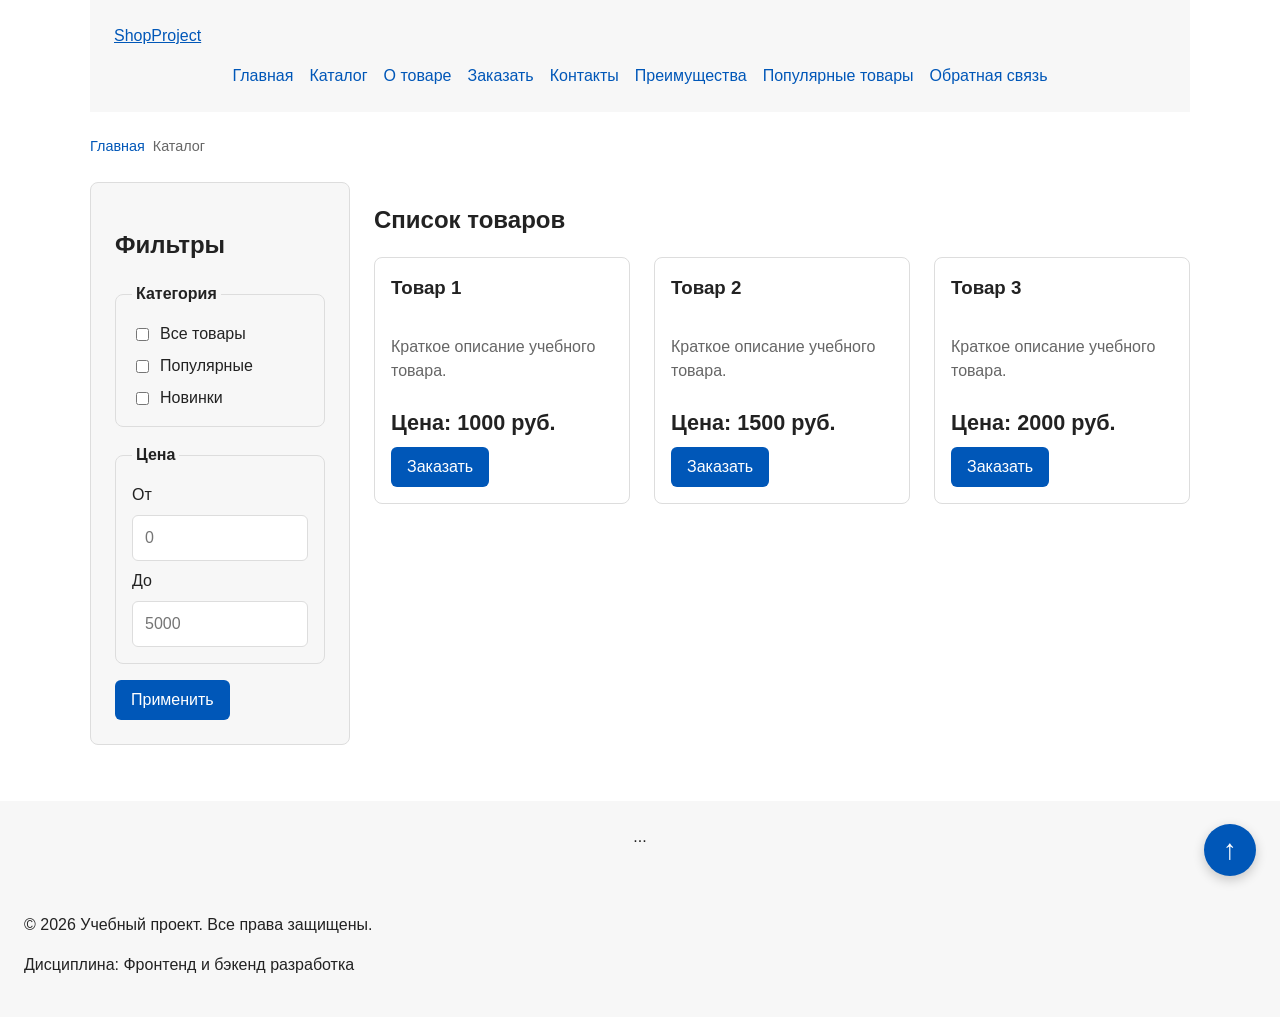
==== commit 37469550: "feat: unify navigation and add back-to-top button" ====
--- a/catalog.html
+++ b/catalog.html
@@ -9,28 +9,30 @@
   <script src="js/main.js" defer></script>
   <script src="js/catalog.js" defer></script>
 </head>
-<body>
+<body id="top">
   <header class="site-header">
     <div class="site-header__inner">
       <a class="site-header__logo" href="index.html">ShopProject</a>
 
-      <nav class="site-nav" aria-label="Основная навигация">
-        <ul class="site-nav__list">
-          <li class="site-nav__item"><a class="site-nav__link" href="index.html">Главная</a></li>
-          <li class="site-nav__item"><a class="site-nav__link" href="catalog.html">Каталог</a></li>
-          <li class="site-nav__item"><a class="site-nav__link" href="contacts.html">Контакты</a></li>
-          <li class="site-nav__item"><a class="site-nav__link" href="index.html#advantages">Преимущества</a></li>
-          <li class="site-nav__item"><a class="site-nav__link" href="index.html#popular">Популярные товары</a></li>
-          <li class="site-nav__item"><a class="site-nav__link" href="index.html#contacts">Обратная связь</a></li>
-        </ul>
-      </nav>
+        <nav class="site-nav" aria-label="Основная навигация">
+    <ul class="site-nav__list">
+      <li><a href="index.html">Главная</a></li>
+      <li><a href="catalog.html">Каталог</a></li>
+      <li><a href="product.html">О товаре</a></li>
+      <li><a href="order.html">Заказать</a></li>
+      <li><a href="contacts.html" aria-current="page">Контакты</a></li>
+      <li><a href="index.html#advantages">Преимущества</a></li>
+      <li><a href="index.html#popular">Популярные товары</a></li>
+      <li><a href="index.html#contacts">Обратная связь</a></li>
+    </ul>
+  </nav>
     </div>
   </header>
 
   <main>
     <nav class="breadcrumbs" aria-label="Хлебные крошки">
-      <a class="breadcrumbs__link" href="index.html">Главная</a>
-      <span class="breadcrumbs__current">Каталог</span>
+      <a href="index.html">Главная</a>
+      <span>Каталог</span>
     </nav>
 
     <section class="catalog-layout">
@@ -105,7 +107,15 @@
       </section>
     </section>
   </main>
-
+</main>
+
+<a class="back-to-top" href="#top" aria-label="Вернуться наверх">
+  ↑
+</a>
+
+<footer class="site-footer">
+  ...
+</footer>
   <footer>
     <p>&copy; 2026 Учебный проект. Все права защищены.</p>
     <p>Дисциплина: Фронтенд и бэкенд разработка</p>
--- a/css/style.css
+++ b/css/style.css
@@ -558,9 +558,14 @@
   display: flex;
   flex-wrap: wrap;
   gap: var(--space-sm);
-  margin-bottom: var(--space-lg);
+
+  max-width: var(--container-width);
+  margin: 0 auto var(--space-lg);
+  padding: 0;
+
   color: var(--color-muted);
   font-size: 0.9rem;
+  box-sizing: border-box;
 }
 
 .breadcrumbs a {
@@ -1497,39 +1502,322 @@
   }
 }
 
-/* Горизонтальное меню навигации */
-header nav {
-  display: flex;
-  flex-direction: row;
+/* =========================================================
+   ПРАКТИЧЕСКАЯ РАБОТА №6
+   Flexbox + CSS Grid
+   ========================================================= */
+
+
+/* =========================================================
+   1. FLEXBOX — основная навигация
+   ========================================================= */
+
+.site-nav__list {
+  display: flex;
+  flex-wrap: wrap;
+  justify-content: center;
   align-items: center;
-  gap: 24px;
-  flex-wrap: wrap;
-}
-
-header nav ul {
-  display: flex;
-  flex-direction: row;
-  align-items: center;
-  gap: 24px;
+  gap: var(--space-md);
+
+  padding: 0;
+  margin: var(--space-md) 0 0;
+
   list-style: none;
-  margin: 0;
-  padding: 0;
-}
-
-header nav li {
-  list-style: none;
-}
-
-header nav a {
+}
+
+.site-nav__list li {
+  margin-bottom: 0;
+}
+
+.site-nav__list a {
   display: inline-block;
   text-decoration: none;
 }
 
-/* Адаптация для мобильных устройств */
+
+/* =========================================================
+   2. GRID — популярные товары на главной странице
+   ========================================================= */
+
+.products-grid {
+  display: grid;
+  grid-template-columns: repeat(3, minmax(0, 1fr));
+  gap: var(--space-lg);
+}
+
+
+/* =========================================================
+   3. FLEXBOX — карточка товара
+   ========================================================= */
+
+.product-card {
+  display: flex;
+  flex-direction: column;
+  gap: var(--space-sm);
+
+  min-width: 0;
+  margin-bottom: 0;
+  padding: var(--space-md);
+
+  border: 1px solid var(--color-border);
+  border-radius: var(--radius-md);
+
+  background-color: var(--color-bg);
+
+  transition:
+    transform 0.2s,
+    box-shadow 0.2s,
+    border-color 0.2s;
+}
+
+.product-card:hover {
+  transform: translateY(-4px);
+  border-color: var(--color-primary);
+  box-shadow: 0 8px 24px rgba(0, 0, 0, 0.08);
+}
+
+.product-card h3 {
+  margin-top: 0;
+}
+
+.product-card .button {
+  margin-top: auto;
+  align-self: flex-start;
+}
+
+
+/* =========================================================
+   4. GRID — каталог: фильтры + товары
+   ========================================================= */
+
+.catalog-layout {
+  max-width: var(--container-width);
+  margin: 0 auto var(--space-xl);
+
+  display: grid;
+
+  grid-template-columns: 260px 1fr;
+
+  grid-template-areas:
+    "filters products";
+
+  gap: var(--space-lg);
+}
+
+.catalog-filters {
+  grid-area: filters;
+
+  min-width: 0;
+  padding: var(--space-lg);
+
+  border: 1px solid var(--color-border);
+  border-radius: var(--radius-md);
+
+  background-color: var(--color-surface);
+}
+
+.catalog-products {
+  grid-area: products;
+  min-width: 0;
+}
+
+
+/* =========================================================
+   5. GRID — форма фильтров
+   ========================================================= */
+
+.filters-form {
+  display: grid;
+  gap: var(--space-md);
+}
+
+.filters-form fieldset {
+  display: grid;
+  gap: var(--space-sm);
+
+  margin: 0;
+  padding: var(--space-md);
+
+  border: 1px solid var(--color-border);
+  border-radius: var(--radius-md);
+}
+
+.filters-form legend {
+  padding: 0 var(--space-xs);
+  font-weight: bold;
+}
+
+.filters-form label {
+  display: flex;
+  align-items: center;
+  gap: var(--space-sm);
+}
+
+.filters-form input[type="number"] {
+  width: 100%;
+  padding: 10px 12px;
+
+  border: 1px solid var(--color-border);
+  border-radius: var(--radius-sm);
+
+  font: inherit;
+  color: var(--color-text);
+  background-color: var(--color-bg);
+}
+
+.filters-form input[type="number"]:focus-visible {
+  outline: 2px solid var(--color-primary);
+  outline-offset: 2px;
+}
+
+.filters-form .button {
+  justify-self: start;
+}
+
+
+/* =========================================================
+   6. GRID — товары внутри каталога
+   ========================================================= */
+
+.catalog-products .products-grid {
+  display: grid;
+  grid-template-columns: repeat(3, minmax(0, 1fr));
+  gap: var(--space-lg);
+}
+
+
+/* =========================================================
+   7. GRID — существующая сетка каталога
+   Сохраняем поддержку старого класса .catalog-grid
+   ========================================================= */
+
+.catalog-grid {
+  display: grid;
+  grid-template-columns: repeat(3, minmax(0, 1fr));
+  gap: var(--space-lg);
+}
+
+
+/* =========================================================
+   8. Адаптация каталога и товаров
+   ========================================================= */
+
+@media (max-width: 900px) {
+  .catalog-layout {
+    grid-template-columns: 220px 1fr;
+  }
+
+  .products-grid,
+  .catalog-products .products-grid,
+  .catalog-grid {
+    grid-template-columns: repeat(2, minmax(0, 1fr));
+  }
+}
+
+
+/* =========================================================
+   9. Мобильная версия
+   ========================================================= */
+
+@media (max-width: 700px) {
+  .catalog-layout {
+    grid-template-columns: 1fr;
+
+    grid-template-areas:
+      "filters"
+      "products";
+  }
+
+  .products-grid,
+  .catalog-products .products-grid,
+  .catalog-grid {
+    grid-template-columns: 1fr;
+  }
+
+  .catalog-filters {
+    padding: var(--space-md);
+  }
+}
+
+
+/* =========================================================
+   10. Мобильная навигация
+   ========================================================= */
+
 @media (max-width: 600px) {
-  header nav,
-  header nav ul {
-    gap: 12px;
-    flex-wrap: wrap;
+  .site-nav__list {
+    gap: var(--space-sm);
+    justify-content: flex-start;
+  }
+}
+
+
+/* =========================================================
+   11. Кнопка "Наверх"
+   ========================================================= */
+
+.back-to-top {
+  position: fixed;
+  right: 24px;
+  bottom: 24px;
+  z-index: 1000;
+
+  display: flex;
+  align-items: center;
+  justify-content: center;
+
+  width: 52px;
+  height: 52px;
+
+  border-radius: 50%;
+
+  background-color: var(--color-primary);
+  color: var(--color-white);
+
+  font-size: 28px;
+  font-weight: bold;
+  line-height: 1;
+  text-decoration: none;
+
+  box-shadow: 0 4px 12px rgba(0, 0, 0, 0.2);
+
+  transition:
+    background-color 0.2s ease,
+    transform 0.2s ease;
+}
+
+.back-to-top:hover {
+  background-color: var(--color-primary-dark);
+  transform: translateY(-4px);
+}
+
+.back-to-top:focus-visible {
+  outline: 3px solid var(--color-primary);
+  outline-offset: 4px;
+}
+
+
+/* =========================================================
+   12. Плавная прокрутка
+   ========================================================= */
+
+html {
+  scroll-behavior: smooth;
+}
+
+
+/* =========================================================
+   13. Адаптация кнопки "Наверх"
+   ========================================================= */
+
+@media (max-width: 600px) {
+  .back-to-top {
+    right: 16px;
+    bottom: 16px;
+
+    width: 44px;
+    height: 44px;
+
+    font-size: 24px;
   }
 }
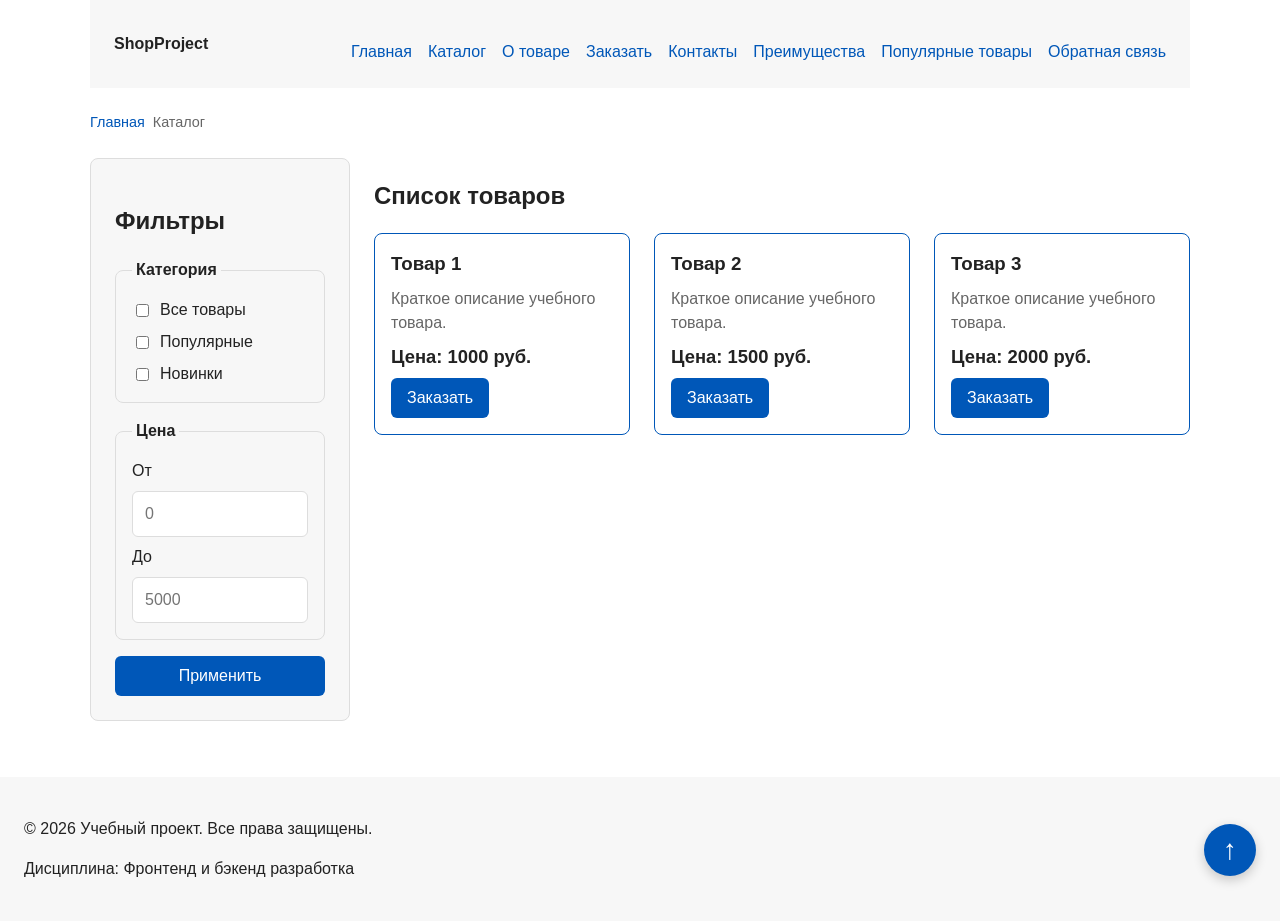
==== commit 0ff313f5: "refactor: apply BEM naming and update styles" ====
--- a/catalog.html
+++ b/catalog.html
@@ -107,15 +107,12 @@
       </section>
     </section>
   </main>
-</main>
+
 
 <a class="back-to-top" href="#top" aria-label="Вернуться наверх">
   ↑
 </a>
 
-<footer class="site-footer">
-  ...
-</footer>
   <footer>
     <p>&copy; 2026 Учебный проект. Все права защищены.</p>
     <p>Дисциплина: Фронтенд и бэкенд разработка</p>
--- a/css/style.css
+++ b/css/style.css
@@ -1,10 +1,8 @@
-
 /* ===============================
    1. Переменные проекта
    =============================== */
 
 :root {
-  /* Основные цвета проекта */
   --color-bg: #ffffff;
   --color-text: #222222;
   --color-muted: #666666;
@@ -18,22 +16,18 @@
   --color-success-bg: #eefaf0;
   --color-white: #ffffff;
 
-  /* Отступы */
   --space-xs: 4px;
   --space-sm: 8px;
   --space-md: 16px;
   --space-lg: 24px;
   --space-xl: 32px;
 
-  /* Скругления */
   --radius-sm: 6px;
   --radius-md: 8px;
   --radius-lg: 12px;
 
-  /* Размеры */
   --container-width: 1100px;
 }
-
 
 /* ===============================
    2. Базовые стили
@@ -62,199 +56,287 @@
   background-color: var(--color-surface);
 }
 
-
-/* ===============================
-   3. Общие элементы интерфейса
-   =============================== */
-
-/* Ссылки */
-
 a {
   color: var(--color-primary);
+  text-decoration: none;
 }
 
 a:hover {
   color: var(--color-primary-dark);
-}
-
-a:focus-visible {
+  text-decoration: underline;
+}
+
+a:focus-visible,
+button:focus-visible {
   outline: 2px solid var(--color-primary);
   outline-offset: 3px;
 }
-
-/* Общие состояния кнопок */
 
 button {
   font: inherit;
   cursor: pointer;
 }
 
-button:focus-visible {
-  outline: 2px solid var(--color-primary);
-  outline-offset: 3px;
-}
-
 button:disabled {
   opacity: 0.6;
   cursor: not-allowed;
 }
 
-
-/* ===============================
-   4. Компоненты страницы
-   =============================== */
-
-/* Шапка сайта */
+html {
+  scroll-behavior: smooth;
+}
+
+/* ===============================
+   3. Шапка и Навигация
+   =============================== */
 
 .site-header {
   max-width: var(--container-width);
   margin: 0 auto;
-}
-
-.site-logo {
+  background-color: var(--color-surface);
+}
+
+.site-header__inner {
+  max-width: var(--container-width);
+  margin: 0 auto;
+  display: flex;
+  justify-content: space-between;
+  align-items: center;
+  flex-wrap: wrap;
+}
+
+.site-logo,
+.site-header__logo {
   font-weight: bold;
   text-decoration: none;
   color: var(--color-text);
 }
 
-.site-logo:hover {
-  color: var(--color-primary);
-}
-
-/* Навигация */
+.site-logo:hover,
+.site-header__logo:hover {
+  color: var(--color-primary);
+}
 
 .site-nav__list {
+  display: flex;
+  flex-wrap: wrap;
+  justify-content: center;
+  align-items: center;
+  gap: var(--space-md);
   padding: 0;
   margin: var(--space-md) 0 0;
   list-style: none;
 }
 
-.site-nav__list li {
-  margin-bottom: var(--space-sm);
-}
-
-.site-nav__list a {
+.site-nav__item {
+  margin-bottom: 0;
+}
+
+.site-nav__link {
+  display: inline-block;
+  padding: var(--space-sm) var(--space-md);
   color: var(--color-primary);
   text-decoration: none;
-}
-
-.site-nav__list a:hover {
-  color: var(--color-primary-dark);
+  border-radius: var(--radius-sm);
+}
+
+.site-nav__link:hover {
+  color: var(--color-white);
+  background-color: var(--color-primary);
+  text-decoration: none;
+}
+
+.site-nav__link--active {
+  color: var(--color-white);
+  background-color: var(--color-primary);
+}
+
+/* ===============================
+   4. Хлебные крошки
+   =============================== */
+
+.breadcrumbs {
+  display: flex;
+  flex-wrap: wrap;
+  gap: var(--space-sm);
+  max-width: var(--container-width);
+  margin: 0 auto var(--space-lg);
+  padding: 0;
+  color: var(--color-muted);
+  font-size: 0.9rem;
+}
+
+.breadcrumbs a,
+.breadcrumbs__link {
+  color: var(--color-primary);
+  text-decoration: none;
+}
+
+.breadcrumbs a:hover,
+.breadcrumbs__link:hover {
   text-decoration: underline;
 }
 
-/* Hero-блок */
-
-.hero {
-  max-width: var(--container-width);
-  margin: 0 auto var(--space-xl);
-  padding: var(--space-xl) var(--space-lg);
-  background-color: var(--color-surface-accent);
-  border-radius: var(--radius-lg);
-}
-
-/* Секции */
-
-.section {
-  max-width: var(--container-width);
-  margin: 0 auto var(--space-xl);
-}
-
-.section h2 {
-  margin-top: 0;
-}
-
-/* Карточки товаров */
-
-.product-card {
-  margin-bottom: var(--space-md);
-  padding: var(--space-md);
-  border: 1px solid var(--color-border);
-  border-radius: var(--radius-md);
-  background-color: var(--color-bg);
-}
-
-.product-card:hover {
-  border-color: var(--color-primary);
-}
-
-.product-card h3 {
-  margin-top: 0;
-}
-
-/* Кнопки сайта */
+.breadcrumbs__current::before {
+  content: " / ";
+  color: var(--color-muted);
+}
+
+/* ===============================
+   5. Кнопки
+   =============================== */
 
 .button {
   display: inline-block;
   padding: var(--space-sm) var(--space-md);
-  color: var(--color-white);
-  background-color: var(--color-primary);
-  text-decoration: none;
   border: none;
   border-radius: var(--radius-sm);
+  font: inherit;
+  text-decoration: none;
   cursor: pointer;
+  background-color: var(--color-primary);
+  color: var(--color-white);
 }
 
 .button:hover {
+  background-color: var(--color-primary-dark);
   color: var(--color-white);
-  background-color: var(--color-primary-dark);
-}
-
-.button:focus-visible {
-  outline: 2px solid var(--color-primary);
-  outline-offset: 3px;
-}
-
-.button:disabled {
-  opacity: 0.6;
-  cursor: not-allowed;
-}
-
-/* Дополнительный информационный блок */
-
-.aside-info {
+}
+
+.button--primary {
+  background-color: var(--color-primary);
+  color: var(--color-white);
+}
+
+.button--secondary {
+  background-color: transparent;
+  color: var(--color-primary);
+  border: 1px solid var(--color-primary);
+}
+
+.button--secondary:hover {
+  background-color: var(--color-primary);
+  color: var(--color-white);
+}
+
+/* ===============================
+   6. Карточки и Сетка товаров
+   =============================== */
+
+.products-grid,
+.catalog-grid {
+  display: grid;
+  grid-template-columns: repeat(3, minmax(0, 1fr));
+  gap: var(--space-lg);
   max-width: var(--container-width);
   margin: 0 auto var(--space-xl);
+}
+
+.product-card {
+  position: relative;
+  display: flex;
+  flex-direction: column;
+  gap: var(--space-sm);
+  min-width: 0;
   padding: var(--space-md);
-  border-left: 4px solid var(--color-primary);
+  border: 1px solid var(--color-border);
+  border-radius: var(--radius-md);
+  background-color: var(--color-bg);
+  transition: transform 0.2s, box-shadow 0.2s, border-color 0.2s;
+}
+
+.product-card:hover {
+  transform: translateY(-4px);
+  border-color: var(--color-primary);
+  box-shadow: 0 8px 24px rgba(0, 0, 0, 0.08);
+}
+
+.product-card--featured {
+  border-color: var(--color-primary);
+}
+
+.product-card--discount {
+  border-color: var(--color-danger);
+}
+
+.product-card__title {
+  margin: 0;
+  color: var(--color-text);
+}
+
+.product-card__description {
+  margin: 0;
+  color: var(--color-muted);
+}
+
+.product-card__price {
+  margin: 0;
+  font-weight: 700;
+  font-size: 1.15rem;
+}
+
+.product-card--discount .product-card__price {
+  color: var(--color-danger);
+}
+
+.product-card__button {
+  margin-top: auto;
+  align-self: flex-start;
+}
+
+/* ===============================
+   7. Каталог и Фильтры
+   =============================== */
+
+.catalog-layout {
+  max-width: var(--container-width);
+  margin: 0 auto var(--space-xl);
+  display: grid;
+  grid-template-columns: 260px 1fr;
+  grid-template-areas: "filters products";
+  gap: var(--space-lg);
+}
+
+.catalog-filters {
+  grid-area: filters;
+  min-width: 0;
+  padding: var(--space-lg);
+  border: 1px solid var(--color-border);
+  border-radius: var(--radius-md);
   background-color: var(--color-surface);
 }
 
-
-/* ===============================
-   5. Форма и модальное окно
-   =============================== */
-
-/* Модальное окно */
-
-.order-dialog {
-  width: min(calc(100% - 32px), 560px);
-  max-width: 100%;
-  padding: var(--space-lg);
-  border: none;
-  border-radius: var(--radius-lg);
-  color: var(--color-text);
-  background-color: var(--color-bg);
-}
-
-.order-dialog::backdrop {
-  background-color: rgba(0, 0, 0, 0.5);
-}
-
-/* Поля формы */
-
-.form-field {
-  margin-bottom: var(--space-md);
-}
-
-.form-field label {
-  display: block;
-  margin-bottom: var(--space-xs);
-}
-
-.form-field input,
-.form-field select,
-.form-field textarea {
+.catalog-products {
+  grid-area: products;
+  min-width: 0;
+}
+
+.filters-form {
+  display: grid;
+  gap: var(--space-md);
+}
+
+.filters-form fieldset {
+  display: grid;
+  gap: var(--space-sm);
+  margin: 0;
+  padding: var(--space-md);
+  border: 1px solid var(--color-border);
+  border-radius: var(--radius-md);
+}
+
+.filters-form legend {
+  padding: 0 var(--space-xs);
+  font-weight: bold;
+}
+
+.filters-form label {
+  display: flex;
+  align-items: center;
+  gap: var(--space-sm);
+}
+
+.filters-form input[type="number"] {
   width: 100%;
   padding: 10px 12px;
   border: 1px solid var(--color-border);
@@ -264,323 +346,13 @@
   background-color: var(--color-bg);
 }
 
-/* Чекбокс согласия */
-
-.form-field input[type="checkbox"] {
-  width: auto;
-}
-
-/* Подсказки под полями */
-
-.form-field small {
-  display: block;
-  margin-top: var(--space-xs);
-  color: var(--color-muted);
-}
-
-/* Наведение на поля */
-
-.form-field input:hover,
-.form-field select:hover,
-.form-field textarea:hover {
-  border-color: var(--color-primary);
-}
-
-/* Фокус полей при работе с клавиатуры */
-
-.form-field input:focus-visible,
-.form-field select:focus-visible,
-.form-field textarea:focus-visible,
-.form-actions button:focus-visible {
-  outline: 2px solid var(--color-primary);
-  outline-offset: 3px;
-}
-
-/* Ошибочные поля формы */
-
-[aria-invalid="true"] {
-  border-color: var(--color-danger);
-}
-
-/* Кнопки формы */
-
-.form-actions {
-  display: flex;
-  gap: var(--space-sm);
-  margin-top: var(--space-lg);
-}
-
-/* Сообщение об успешной отправке */
-
-.success-message {
-  max-width: var(--container-width);
-  margin: var(--space-lg) auto;
-  padding: var(--space-md);
-  border-left: 4px solid var(--color-success);
-  background-color: var(--color-success-bg);
-}
-/* ===============================
-   6. Каталог товаров
-   =============================== */
-
-.catalog {
-  max-width: var(--container-width);
-  margin: 0 auto;
-}
-
-.catalog__eyebrow {
-  color: var(--color-primary);
-  font-weight: bold;
-  text-transform: uppercase;
-  letter-spacing: 0.08em;
-}
-
-.catalog__categories {
-  margin-bottom: var(--space-xl);
-}
-
-.category-nav {
-  display: flex;
-  flex-wrap: wrap;
-  gap: var(--space-sm);
-}
-
-.category-nav__link {
-  padding: var(--space-sm) var(--space-md);
-  border: 1px solid var(--color-border);
-  border-radius: 999px;
-  text-decoration: none;
-  background-color: var(--color-bg);
-  transition: background-color 0.2s, color 0.2s;
-}
-
-.category-nav__link:hover {
-  color: var(--color-white);
-  background-color: var(--color-primary);
-}
-
-.category-nav__link:focus-visible {
-  outline: 2px solid var(--color-primary);
-  outline-offset: 3px;
-}
-
-.catalog__heading {
-  display: flex;
-  justify-content: space-between;
-  align-items: center;
-  flex-wrap: wrap;
-  gap: var(--space-md);
-  margin-bottom: var(--space-lg);
-}
-
-.catalog__heading h2 {
-  margin-bottom: var(--space-xs);
-}
-
-.catalog__description {
-  margin-top: 0;
-  color: var(--color-muted);
-}
-
-.catalog__count {
-  padding: var(--space-xs) var(--space-sm);
-  border-radius: var(--radius-sm);
-  background-color: var(--color-surface);
-  color: var(--color-muted);
-  font-size: 0.9rem;
-}
-
-.catalog-grid {
-  display: grid;
-  grid-template-columns: repeat(3, minmax(0, 1fr));
-  gap: var(--space-lg);
-}
-
-.product-card {
-  position: relative;
-  display: flex;
-  flex-direction: column;
-  min-width: 0;
-  margin-bottom: 0;
-  padding: var(--space-md);
-  transition: transform 0.2s, box-shadow 0.2s;
-}
-
-.product-card:hover {
-  transform: translateY(-4px);
-  box-shadow: 0 8px 24px rgba(0, 0, 0, 0.08);
-}
-
-.product-card--featured {
-  border-color: var(--color-primary);
-}
-
-.product-card__badge {
-  position: absolute;
-  top: var(--space-md);
-  left: var(--space-md);
-  z-index: 1;
-  padding: var(--space-xs) var(--space-sm);
-  border-radius: var(--radius-sm);
-  color: var(--color-white);
-  background-color: var(--color-primary);
-  font-size: 0.8rem;
-  font-weight: bold;
-}
-
-.product-card__badge--new {
-  background-color: var(--color-success);
-}
-
-.product-card__badge--service {
-  background-color: #7252a3;
-}
-
-.product-card__visual {
-  display: grid;
-  min-height: 150px;
-  margin: calc(var(--space-md) * -1);
-  margin-bottom: var(--space-md);
-  place-items: center;
-  background-color: var(--color-surface-accent);
-  color: var(--color-primary);
-}
-
-.product-card__visual span {
-  font-size: 3rem;
-  font-weight: bold;
-  opacity: 0.65;
-}
-
-.product-card__visual--accent {
-  background-color: #f2efff;
-  color: #7252a3;
-}
-
-.product-card__visual--soft {
-  background-color: var(--color-success-bg);
-  color: var(--color-success);
-}
-
-.product-card__category {
-  margin: 0 0 var(--space-xs);
-  color: var(--color-muted);
-  font-size: 0.85rem;
-}
-
-.product-card__title {
-  margin: 0 0 var(--space-sm);
-}
-
-.product-card__description {
-  color: var(--color-muted);
-}
-
-.product-card__features {
-  padding-left: 20px;
-  margin-bottom: var(--space-lg);
-  font-size: 0.9rem;
-}
-
-.product-card__features li + li {
-  margin-top: var(--space-xs);
-}
-
-.product-card__bottom {
-  display: flex;
-  flex-direction: column;
-  align-items: flex-start;
-  gap: var(--space-sm);
-  margin-top: auto;
-  padding-top: var(--space-md);
-  border-top: 1px solid var(--color-border);
-}
-
-.product-card__price {
-  margin: 0;
-  font-size: 1.35rem;
-  font-weight: bold;
-}
-
-.catalog-note {
-  margin: var(--space-xl) 0;
-  padding: var(--space-lg);
-  border-radius: var(--radius-lg);
-  background-color: var(--color-surface);
-}
-
-.catalog-note h2 {
-  margin-top: 0;
-}
-
-.site-footer {
-  padding: var(--space-lg);
-  text-align: center;
-  background-color: var(--color-surface);
-}
-
-/* Защита от переполнения на узких экранах */
-@media (max-width: 800px) {
-  .catalog-grid {
-    grid-template-columns: repeat(2, minmax(0, 1fr));
-  }
-}
-
-@media (max-width: 560px) {
-  .catalog-grid {
-    grid-template-columns: 1fr;
-  }
-
-  .catalog__heading {
-    align-items: flex-start;
-    flex-direction: column;
-  }
-
-  .category-nav {
-    flex-direction: column;
-  }
-
-  .category-nav__link {
-    text-align: center;
-  }
-}
-
-/* ===============================
-   7. Страница отдельного товара
+/* ===============================
+   8. Страница товара (product.html)
    =============================== */
 
 .product-page {
   max-width: var(--container-width);
   margin: 0 auto;
-}
-
-.breadcrumbs {
-  display: flex;
-  flex-wrap: wrap;
-  gap: var(--space-sm);
-
-  max-width: var(--container-width);
-  margin: 0 auto var(--space-lg);
-  padding: 0;
-
-  color: var(--color-muted);
-  font-size: 0.9rem;
-  box-sizing: border-box;
-}
-
-.breadcrumbs a {
-  color: var(--color-primary);
-  text-decoration: none;
-}
-
-.breadcrumbs a:hover {
-  text-decoration: underline;
-}
-
-.breadcrumbs a:focus-visible,
-.product-intro__back:focus-visible {
-  outline: 2px solid var(--color-primary);
-  outline-offset: 3px;
 }
 
 .product-intro {
@@ -607,7 +379,6 @@
   font-size: clamp(5rem, 12vw, 9rem);
   font-weight: 800;
   line-height: 1;
-  letter-spacing: -0.08em;
 }
 
 .product-intro__label {
@@ -713,20 +484,6 @@
   background-color: var(--color-surface);
 }
 
-.spec-table thead th {
-  font-weight: 700;
-}
-
-.spec-table tbody th {
-  width: 40%;
-  font-weight: 600;
-}
-
-.spec-table tbody tr:last-child th,
-.spec-table tbody tr:last-child td {
-  border-bottom: none;
-}
-
 .spec-table tbody tr:hover {
   background-color: var(--color-surface);
 }
@@ -757,7 +514,6 @@
 .benefit-card p {
   margin-bottom: 0;
   color: var(--color-muted);
-  line-height: 1.6;
 }
 
 .product-callout {
@@ -772,56 +528,8 @@
   background-color: var(--color-surface);
 }
 
-.product-callout h2 {
-  margin-top: 0;
-}
-
-.product-callout p {
-  max-width: 600px;
-  margin-bottom: 0;
-  color: var(--color-muted);
-  line-height: 1.6;
-}
-
-@media (max-width: 800px) {
-  .product-intro {
-    grid-template-columns: 1fr;
-    gap: var(--space-lg);
-  }
-
-  .product-intro__visual {
-    min-height: 260px;
-  }
-
-  .product-benefits__grid {
-    grid-template-columns: 1fr;
-  }
-}
-
-@media (max-width: 560px) {
-  .product-intro__actions {
-    align-items: stretch;
-    flex-direction: column;
-  }
-
-  .product-intro__actions .button {
-    text-align: center;
-  }
-
-  .product-callout {
-    align-items: flex-start;
-    flex-direction: column;
-    padding: var(--space-lg);
-  }
-
-  .spec-table th,
-  .spec-table td {
-    padding: var(--space-sm);
-  }
-}
-
-/* ===============================
-   8. Страница оформления заказа
+/* ===============================
+   9. Страница заказа (order.html)
    =============================== */
 
 .order-page {
@@ -847,11 +555,6 @@
   font-size: clamp(2rem, 5vw, 3rem);
 }
 
-.order-hero > p:last-child {
-  color: var(--color-muted);
-  line-height: 1.7;
-}
-
 .order-layout {
   display: grid;
   grid-template-columns: minmax(0, 1.7fr) minmax(250px, 1fr);
@@ -868,10 +571,6 @@
   background-color: var(--color-bg);
 }
 
-.order-panel h2 {
-  margin-top: 0;
-}
-
 .order-panel__description {
   margin-bottom: var(--space-xl);
   color: var(--color-muted);
@@ -888,6 +587,7 @@
   min-width: 0;
   flex-direction: column;
   gap: var(--space-sm);
+  margin-bottom: var(--space-md);
 }
 
 .form-field--full {
@@ -902,47 +602,22 @@
 .form-field input,
 .form-field select,
 .form-field textarea {
-  box-sizing: border-box;
   width: 100%;
-  min-width: 0;
   padding: 12px;
   border: 1px solid var(--color-border);
   border-radius: var(--radius-sm);
   background-color: var(--color-bg);
   color: var(--color-text);
   font: inherit;
-  transition: border-color 0.2s, box-shadow 0.2s;
 }
 
 .form-field textarea {
   resize: vertical;
-  line-height: 1.6;
-}
-
-.form-field input:hover,
-.form-field select:hover,
-.form-field textarea:hover {
-  border-color: var(--color-primary);
-}
-
-.form-field input:focus-visible,
-.form-field select:focus-visible,
-.form-field textarea:focus-visible {
-  border-color: var(--color-primary);
-  outline: 2px solid var(--color-primary);
-  outline-offset: 2px;
-}
-
-.form-field input[aria-invalid="true"],
-.form-field select[aria-invalid="true"],
-.form-field textarea[aria-invalid="true"] {
-  border-color: var(--color-danger);
 }
 
 .form-field__hint {
   color: var(--color-muted);
   font-size: 0.8rem;
-  line-height: 1.4;
 }
 
 .checkout-form__consent {
@@ -957,17 +632,6 @@
   width: 18px;
   height: 18px;
   margin: 3px 0 0;
-  accent-color: var(--color-primary);
-}
-
-.checkout-form__consent input:focus-visible {
-  outline: 2px solid var(--color-primary);
-  outline-offset: 3px;
-}
-
-.checkout-form__consent label {
-  font-size: 0.9rem;
-  line-height: 1.6;
 }
 
 .checkout-form__required {
@@ -979,25 +643,6 @@
 .checkout-form__submit {
   width: 100%;
   margin-top: var(--space-sm);
-  cursor: pointer;
-}
-
-.checkout-form__message {
-  margin-top: var(--space-md);
-  padding: var(--space-md);
-  border-radius: var(--radius-sm);
-  line-height: 1.6;
-}
-
-.checkout-form__message--success {
-  border: 1px solid var(--color-success);
-  background-color: var(--color-success-bg);
-  color: var(--color-success);
-}
-
-.checkout-form__message--error {
-  border: 1px solid var(--color-danger);
-  color: var(--color-danger);
 }
 
 .order-summary {
@@ -1020,30 +665,10 @@
   font-weight: 800;
 }
 
-.order-summary h2 {
-  margin-top: var(--space-md);
-}
-
 .order-summary__steps {
   display: grid;
   gap: var(--space-lg);
   padding-left: 22px;
-}
-
-.order-summary__steps li {
-  padding-left: var(--space-xs);
-}
-
-.order-summary__steps strong {
-  line-height: 1.5;
-}
-
-.order-summary__steps p,
-.order-summary__note p {
-  margin-bottom: 0;
-  color: var(--color-muted);
-  font-size: 0.9rem;
-  line-height: 1.6;
 }
 
 .order-summary__note {
@@ -1060,41 +685,8 @@
   text-decoration: none;
 }
 
-.order-summary__link:hover {
-  text-decoration: underline;
-}
-
-.order-summary__link:focus-visible {
-  outline: 2px solid var(--color-primary);
-  outline-offset: 3px;
-}
-
-@media (max-width: 800px) {
-  .order-layout {
-    grid-template-columns: 1fr;
-  }
-
-  .order-summary {
-    position: static;
-  }
-}
-
-@media (max-width: 560px) {
-  .order-panel {
-    padding: var(--space-md);
-  }
-
-  .checkout-form__grid {
-    grid-template-columns: 1fr;
-  }
-
-  .form-field--full {
-    grid-column: auto;
-  }
-}
-
-/* ===============================
-   9. Страница контактов
+/* ===============================
+   10. Страница контактов (contacts.html)
    =============================== */
 
 .contacts-page {
@@ -1120,11 +712,6 @@
   font-size: clamp(2rem, 5vw, 3rem);
 }
 
-.contacts-hero > p:last-child {
-  color: var(--color-muted);
-  line-height: 1.7;
-}
-
 .contacts-grid {
   display: grid;
   grid-template-columns: repeat(3, minmax(0, 1fr));
@@ -1138,12 +725,6 @@
   border: 1px solid var(--color-border);
   border-radius: var(--radius-lg);
   background-color: var(--color-bg);
-  transition: transform 0.2s, box-shadow 0.2s;
-}
-
-.contact-card:hover {
-  transform: translateY(-3px);
-  box-shadow: 0 8px 24px rgba(0, 0, 0, 0.07);
 }
 
 .contact-card__icon {
@@ -1164,33 +745,8 @@
 }
 
 .contact-card p {
-  min-height: 3.2em;
   color: var(--color-muted);
   font-size: 0.9rem;
-  line-height: 1.6;
-}
-
-.contact-card a {
-  display: inline-block;
-  overflow-wrap: anywhere;
-  color: var(--color-primary);
-  font-weight: 600;
-  text-decoration: none;
-}
-
-.contact-card a:hover {
-  text-decoration: underline;
-}
-
-.contact-card a:focus-visible {
-  outline: 2px solid var(--color-primary);
-  outline-offset: 3px;
-}
-
-.contact-card__value {
-  display: inline-block;
-  font-weight: 600;
-  font-size: 0.95rem;
 }
 
 .contacts-main-grid {
@@ -1207,15 +763,6 @@
   border-radius: var(--radius-lg);
 }
 
-.contact-info-panel h2 {
-  margin-top: 0;
-}
-
-.contact-info-panel > p {
-  color: var(--color-muted);
-  line-height: 1.8;
-}
-
 .contact-info-panel__item {
   display: flex;
   flex-direction: column;
@@ -1226,15 +773,6 @@
 
 .contact-info-panel__label {
   color: var(--color-muted);
-  font-size: 0.85rem;
-}
-
-.contact-info-panel__item strong {
-  overflow-wrap: anywhere;
-}
-
-.contact-info-panel .contact-info-panel__note {
-  margin-top: var(--space-lg);
   font-size: 0.85rem;
 }
 
@@ -1248,70 +786,15 @@
   background-color: var(--color-surface);
 }
 
-.contact-cta__eyebrow {
-  color: var(--color-primary);
-  font-size: 0.85rem;
-  font-weight: 700;
-  text-transform: uppercase;
-  letter-spacing: 0.08em;
-}
-
-.contact-cta h2 {
-  margin: var(--space-md) 0;
-  font-size: 1.7rem;
-}
-
-.contact-cta p {
-  color: var(--color-muted);
-  line-height: 1.7;
-}
-
-.contact-cta .button {
-  margin-top: var(--space-md);
-}
-
-.contact-cta__link {
-  display: inline-block;
-  margin-top: var(--space-md);
-  color: var(--color-primary);
-  text-decoration: none;
-}
-
-.contact-cta__link:hover {
-  text-decoration: underline;
-}
-
-.contact-cta__link:focus-visible {
-  outline: 2px solid var(--color-primary);
-  outline-offset: 3px;
-}
-
 .faq-section {
   margin: var(--space-xl) 0;
 }
 
-.faq-section__heading {
-  margin-bottom: var(--space-lg);
-}
-
-.faq-section__heading h2 {
-  margin: var(--space-sm) 0;
-  font-size: 2rem;
-}
-
-.faq-section__heading > p:last-child {
-  color: var(--color-muted);
-}
-
-.faq-list {
-  display: grid;
-  gap: var(--space-sm);
-}
-
 .faq-item {
   border: 1px solid var(--color-border);
   border-radius: var(--radius-md);
   background-color: var(--color-bg);
+  margin-bottom: var(--space-sm);
 }
 
 .faq-item summary {
@@ -1320,43 +803,13 @@
   padding-right: 3rem;
   cursor: pointer;
   font-weight: 600;
-  line-height: 1.5;
   list-style: none;
-}
-
-.faq-item summary::-webkit-details-marker {
-  display: none;
-}
-
-.faq-item summary::after {
-  position: absolute;
-  top: 50%;
-  right: var(--space-lg);
-  content: "+";
-  color: var(--color-primary);
-  font-size: 1.4rem;
-  transform: translateY(-50%);
-}
-
-.faq-item[open] summary::after {
-  content: "−";
-}
-
-.faq-item summary:hover {
-  color: var(--color-primary);
-}
-
-.faq-item summary:focus-visible {
-  outline: 2px solid var(--color-primary);
-  outline-offset: -3px;
-  border-radius: var(--radius-md);
 }
 
 .faq-item p {
   margin: 0;
   padding: 0 var(--space-lg) var(--space-lg);
   color: var(--color-muted);
-  line-height: 1.7;
 }
 
 .contacts-bottom {
@@ -1371,128 +824,161 @@
   background-color: var(--color-surface);
 }
 
-.contacts-bottom h2 {
+/* ===============================
+   11. Форма / Модальное окно и Сообщения
+   =============================== */
+
+.order-dialog {
+  width: min(calc(100% - 32px), 560px);
+  max-width: 100%;
+  padding: var(--space-lg);
+  border: none;
+  border-radius: var(--radius-lg);
+  color: var(--color-text);
+  background-color: var(--color-bg);
+}
+
+.order-dialog::backdrop {
+  background-color: rgba(0, 0, 0, 0.5);
+}
+
+.order-dialog__title {
   margin-top: 0;
 }
 
-.contacts-bottom p {
-  margin-bottom: 0;
-  color: var(--color-muted);
-  line-height: 1.6;
-}
-
-.contacts-bottom__actions {
-  display: flex;
-  align-items: center;
-  flex-wrap: wrap;
-  gap: var(--space-md);
-}
-
-.contacts-bottom__secondary {
-  color: var(--color-primary);
+.order-form__field {
+  display: flex;
+  flex-direction: column;
+  gap: var(--space-sm);
+  margin-bottom: var(--space-md);
+}
+
+.order-form__label {
+  display: block;
   font-weight: 600;
-  text-decoration: none;
-}
-
-.contacts-bottom__secondary:hover {
-  text-decoration: underline;
-}
-
-.contacts-bottom__secondary:focus-visible {
-  outline: 2px solid var(--color-primary);
-  outline-offset: 3px;
-}
-
-@media (max-width: 800px) {
-  .contacts-grid {
-    grid-template-columns: repeat(2, minmax(0, 1fr));
-  }
-
-  .contacts-main-grid {
-    grid-template-columns: 1fr;
-  }
-}
-
-@media (max-width: 560px) {
-  .contacts-grid {
-    grid-template-columns: 1fr;
-  }
-
-  .contact-card p {
-    min-height: 0;
-  }
-
-  .contact-info-panel,
-  .contact-cta {
-    padding: var(--space-lg);
-  }
-
-  .contacts-bottom {
-    align-items: flex-start;
-    flex-direction: column;
-    padding: var(--space-lg);
-  }
-
-  .contacts-bottom__actions {
-    align-items: flex-start;
-    flex-direction: column;
-  }
-
-  .faq-item summary {
-    padding: var(--space-md);
-    padding-right: 2.5rem;
-  }
-
-  .faq-item p {
-    padding: 0 var(--space-md) var(--space-md);
-  }
-}
-
-/* Кнопка возврата наверх */
+  font-size: 0.95rem;
+  margin-bottom: var(--space-xs);
+}
+
+.order-form__input,
+.order-form__select,
+.order-form__textarea {
+  width: 100%;
+  padding: 10px 12px;
+  border: 1px solid var(--color-border);
+  border-radius: var(--radius-sm);
+  font: inherit;
+  color: var(--color-text);
+  background-color: var(--color-bg);
+}
+
+.order-form__actions {
+  display: flex;
+  gap: var(--space-sm);
+  margin-top: var(--space-lg);
+}
+
+.success-message {
+  max-width: var(--container-width);
+  margin: var(--space-lg) auto;
+  padding: var(--space-md);
+  border-left: 4px solid var(--color-success);
+  background-color: var(--color-success-bg);
+}
+
+/* ===============================
+   12. Общие блоки (Hero, Прочее)
+   =============================== */
+
+.hero,
+.section,
+.aside-info,
+.catalog-note {
+  max-width: var(--container-width);
+  margin: 0 auto var(--space-xl);
+}
+
+.hero {
+  padding: var(--space-xl) var(--space-lg);
+  background-color: var(--color-surface-accent);
+  border-radius: var(--radius-lg);
+}
+
+.aside-info {
+  padding: var(--space-md);
+  border-left: 4px solid var(--color-primary);
+  background-color: var(--color-surface);
+}
+
+/* ===============================
+   13. Кнопка "Наверх"
+   =============================== */
+
 .back-to-top {
   position: fixed;
   right: 24px;
   bottom: 24px;
   z-index: 1000;
-
   display: flex;
   align-items: center;
   justify-content: center;
-
   width: 52px;
   height: 52px;
-
   border-radius: 50%;
-  background-color: var(--primary);
-  color: #fff;
-
+  background-color: var(--color-primary);
+  color: var(--color-white);
   font-size: 28px;
   font-weight: bold;
   line-height: 1;
   text-decoration: none;
-
   box-shadow: 0 4px 12px rgba(0, 0, 0, 0.2);
-  transition: background-color 0.2s ease,
-              transform 0.2s ease;
+  transition: background-color 0.2s ease, transform 0.2s ease;
 }
 
 .back-to-top:hover {
-  background-color: var(--accent);
+  background-color: var(--color-primary-dark);
   transform: translateY(-4px);
 }
 
-.back-to-top:focus-visible {
-  outline: 3px solid var(--accent);
-  outline-offset: 4px;
-}
-
-/* Плавная прокрутка страницы */
-html {
-  scroll-behavior: smooth;
-}
-
-/* Адаптация для небольших экранов */
+/* ===============================
+   14. Адаптивность
+   =============================== */
+
+@media (max-width: 900px) {
+  .catalog-layout {
+    grid-template-columns: 220px 1fr;
+  }
+  .products-grid,
+  .catalog-grid,
+  .product-benefits__grid,
+  .contacts-grid {
+    grid-template-columns: repeat(2, minmax(0, 1fr));
+  }
+}
+
+@media (max-width: 700px) {
+  .catalog-layout {
+    grid-template-columns: 1fr;
+    grid-template-areas:
+      "filters"
+      "products";
+  }
+  .products-grid,
+  .catalog-grid,
+  .product-benefits__grid,
+  .contacts-grid,
+  .product-intro,
+  .contacts-main-grid,
+  .order-layout {
+    grid-template-columns: 1fr;
+  }
+}
+
 @media (max-width: 600px) {
+  .site-nav__list {
+    gap: var(--space-sm);
+    justify-content: flex-start;
+  }
   .back-to-top {
     right: 16px;
     bottom: 16px;
@@ -1500,324 +986,4 @@
     height: 44px;
     font-size: 24px;
   }
-}
-
-/* =========================================================
-   ПРАКТИЧЕСКАЯ РАБОТА №6
-   Flexbox + CSS Grid
-   ========================================================= */
-
-
-/* =========================================================
-   1. FLEXBOX — основная навигация
-   ========================================================= */
-
-.site-nav__list {
-  display: flex;
-  flex-wrap: wrap;
-  justify-content: center;
-  align-items: center;
-  gap: var(--space-md);
-
-  padding: 0;
-  margin: var(--space-md) 0 0;
-
-  list-style: none;
-}
-
-.site-nav__list li {
-  margin-bottom: 0;
-}
-
-.site-nav__list a {
-  display: inline-block;
-  text-decoration: none;
-}
-
-
-/* =========================================================
-   2. GRID — популярные товары на главной странице
-   ========================================================= */
-
-.products-grid {
-  display: grid;
-  grid-template-columns: repeat(3, minmax(0, 1fr));
-  gap: var(--space-lg);
-}
-
-
-/* =========================================================
-   3. FLEXBOX — карточка товара
-   ========================================================= */
-
-.product-card {
-  display: flex;
-  flex-direction: column;
-  gap: var(--space-sm);
-
-  min-width: 0;
-  margin-bottom: 0;
-  padding: var(--space-md);
-
-  border: 1px solid var(--color-border);
-  border-radius: var(--radius-md);
-
-  background-color: var(--color-bg);
-
-  transition:
-    transform 0.2s,
-    box-shadow 0.2s,
-    border-color 0.2s;
-}
-
-.product-card:hover {
-  transform: translateY(-4px);
-  border-color: var(--color-primary);
-  box-shadow: 0 8px 24px rgba(0, 0, 0, 0.08);
-}
-
-.product-card h3 {
-  margin-top: 0;
-}
-
-.product-card .button {
-  margin-top: auto;
-  align-self: flex-start;
-}
-
-
-/* =========================================================
-   4. GRID — каталог: фильтры + товары
-   ========================================================= */
-
-.catalog-layout {
-  max-width: var(--container-width);
-  margin: 0 auto var(--space-xl);
-
-  display: grid;
-
-  grid-template-columns: 260px 1fr;
-
-  grid-template-areas:
-    "filters products";
-
-  gap: var(--space-lg);
-}
-
-.catalog-filters {
-  grid-area: filters;
-
-  min-width: 0;
-  padding: var(--space-lg);
-
-  border: 1px solid var(--color-border);
-  border-radius: var(--radius-md);
-
-  background-color: var(--color-surface);
-}
-
-.catalog-products {
-  grid-area: products;
-  min-width: 0;
-}
-
-
-/* =========================================================
-   5. GRID — форма фильтров
-   ========================================================= */
-
-.filters-form {
-  display: grid;
-  gap: var(--space-md);
-}
-
-.filters-form fieldset {
-  display: grid;
-  gap: var(--space-sm);
-
-  margin: 0;
-  padding: var(--space-md);
-
-  border: 1px solid var(--color-border);
-  border-radius: var(--radius-md);
-}
-
-.filters-form legend {
-  padding: 0 var(--space-xs);
-  font-weight: bold;
-}
-
-.filters-form label {
-  display: flex;
-  align-items: center;
-  gap: var(--space-sm);
-}
-
-.filters-form input[type="number"] {
-  width: 100%;
-  padding: 10px 12px;
-
-  border: 1px solid var(--color-border);
-  border-radius: var(--radius-sm);
-
-  font: inherit;
-  color: var(--color-text);
-  background-color: var(--color-bg);
-}
-
-.filters-form input[type="number"]:focus-visible {
-  outline: 2px solid var(--color-primary);
-  outline-offset: 2px;
-}
-
-.filters-form .button {
-  justify-self: start;
-}
-
-
-/* =========================================================
-   6. GRID — товары внутри каталога
-   ========================================================= */
-
-.catalog-products .products-grid {
-  display: grid;
-  grid-template-columns: repeat(3, minmax(0, 1fr));
-  gap: var(--space-lg);
-}
-
-
-/* =========================================================
-   7. GRID — существующая сетка каталога
-   Сохраняем поддержку старого класса .catalog-grid
-   ========================================================= */
-
-.catalog-grid {
-  display: grid;
-  grid-template-columns: repeat(3, minmax(0, 1fr));
-  gap: var(--space-lg);
-}
-
-
-/* =========================================================
-   8. Адаптация каталога и товаров
-   ========================================================= */
-
-@media (max-width: 900px) {
-  .catalog-layout {
-    grid-template-columns: 220px 1fr;
-  }
-
-  .products-grid,
-  .catalog-products .products-grid,
-  .catalog-grid {
-    grid-template-columns: repeat(2, minmax(0, 1fr));
-  }
-}
-
-
-/* =========================================================
-   9. Мобильная версия
-   ========================================================= */
-
-@media (max-width: 700px) {
-  .catalog-layout {
-    grid-template-columns: 1fr;
-
-    grid-template-areas:
-      "filters"
-      "products";
-  }
-
-  .products-grid,
-  .catalog-products .products-grid,
-  .catalog-grid {
-    grid-template-columns: 1fr;
-  }
-
-  .catalog-filters {
-    padding: var(--space-md);
-  }
-}
-
-
-/* =========================================================
-   10. Мобильная навигация
-   ========================================================= */
-
-@media (max-width: 600px) {
-  .site-nav__list {
-    gap: var(--space-sm);
-    justify-content: flex-start;
-  }
-}
-
-
-/* =========================================================
-   11. Кнопка "Наверх"
-   ========================================================= */
-
-.back-to-top {
-  position: fixed;
-  right: 24px;
-  bottom: 24px;
-  z-index: 1000;
-
-  display: flex;
-  align-items: center;
-  justify-content: center;
-
-  width: 52px;
-  height: 52px;
-
-  border-radius: 50%;
-
-  background-color: var(--color-primary);
-  color: var(--color-white);
-
-  font-size: 28px;
-  font-weight: bold;
-  line-height: 1;
-  text-decoration: none;
-
-  box-shadow: 0 4px 12px rgba(0, 0, 0, 0.2);
-
-  transition:
-    background-color 0.2s ease,
-    transform 0.2s ease;
-}
-
-.back-to-top:hover {
-  background-color: var(--color-primary-dark);
-  transform: translateY(-4px);
-}
-
-.back-to-top:focus-visible {
-  outline: 3px solid var(--color-primary);
-  outline-offset: 4px;
-}
-
-
-/* =========================================================
-   12. Плавная прокрутка
-   ========================================================= */
-
-html {
-  scroll-behavior: smooth;
-}
-
-
-/* =========================================================
-   13. Адаптация кнопки "Наверх"
-   ========================================================= */
-
-@media (max-width: 600px) {
-  .back-to-top {
-    right: 16px;
-    bottom: 16px;
-
-    width: 44px;
-    height: 44px;
-
-    font-size: 24px;
-  }
 }
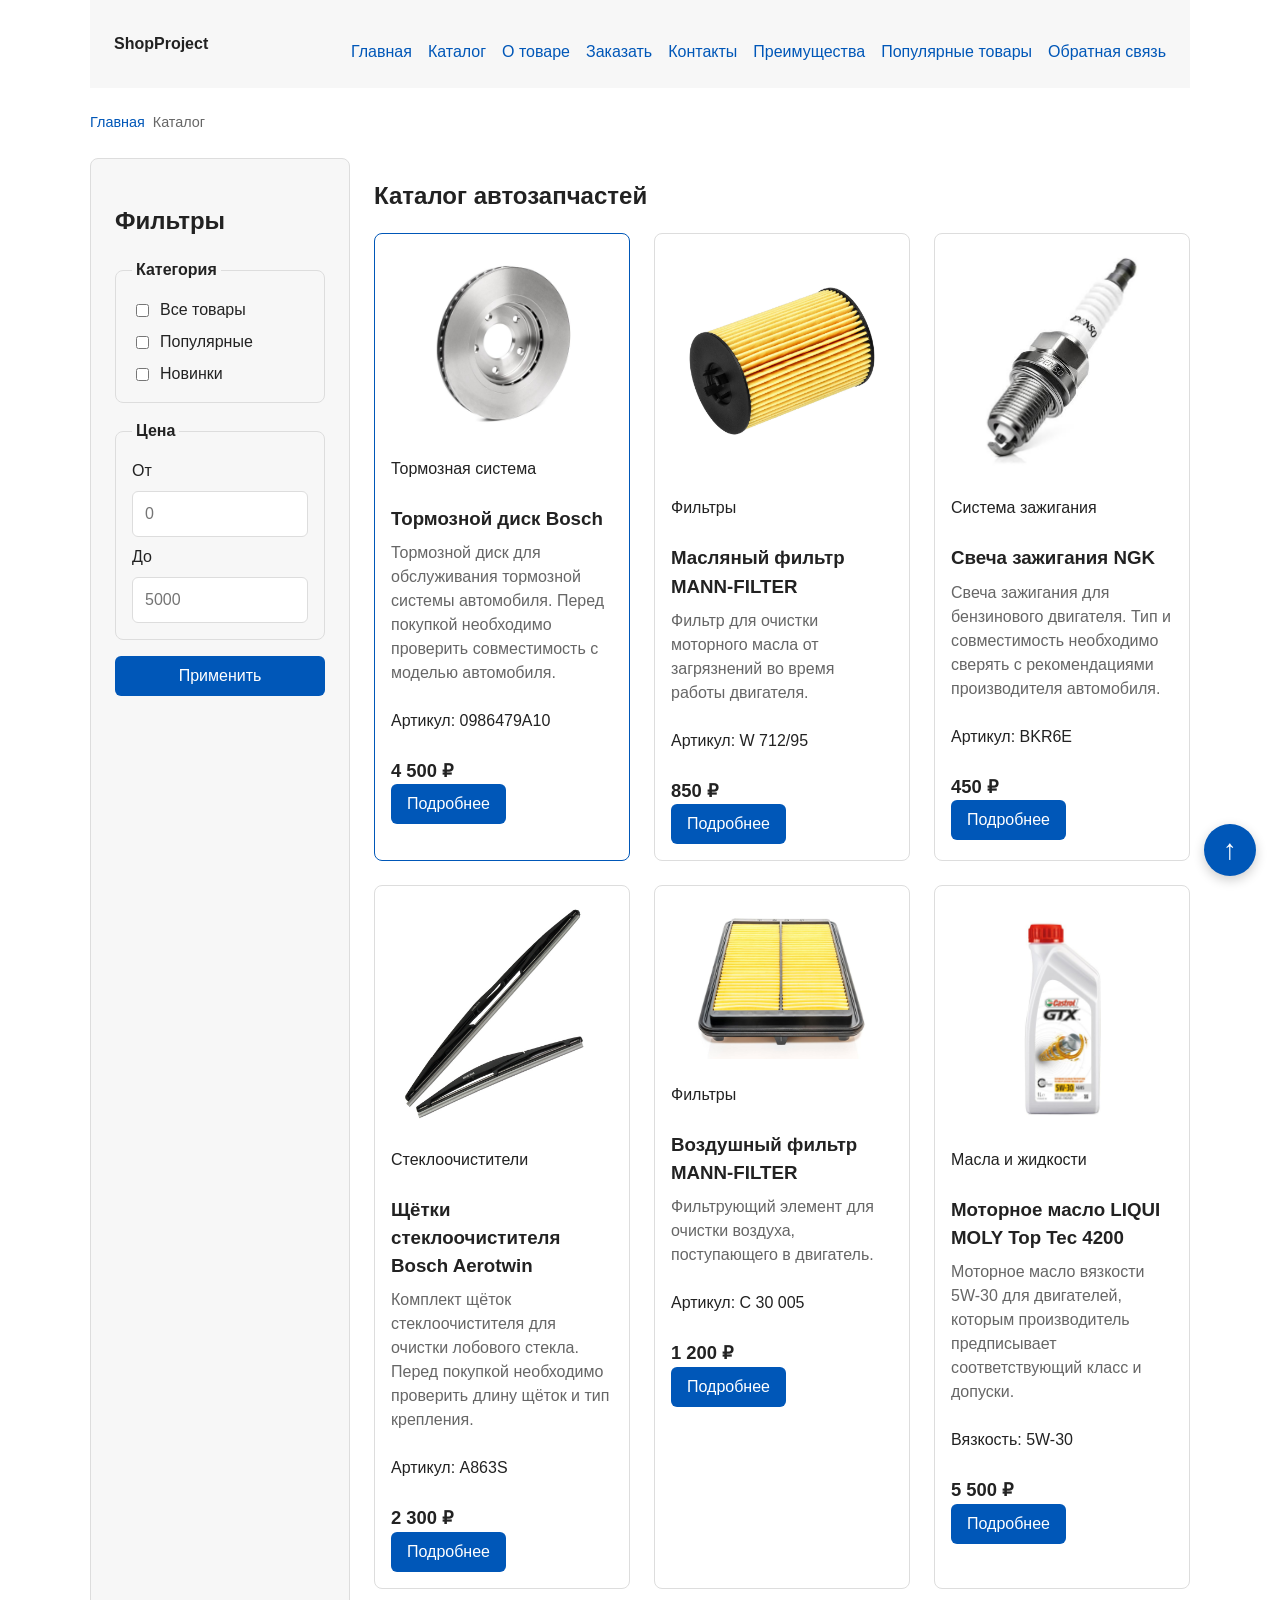
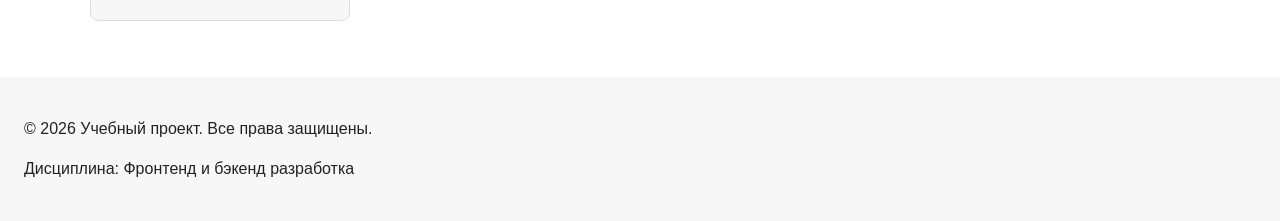
==== commit dbf66122: "feat: add auto parts catalog and product pages" ====
--- a/catalog.html
+++ b/catalog.html
@@ -74,37 +74,219 @@
       </aside>
 
       <section class="catalog-products">
-        <h2>Список товаров</h2>
-
-        <div class="products-grid">
-          <article class="product-card product-card--featured">
-            <h3 class="product-card__title">Товар 1</h3>
-            <p class="product-card__description">Краткое описание учебного товара.</p>
-            <p class="product-card__price">Цена: 1000 руб.</p>
-            <button class="button product-card__button" type="button" data-product="Товар 1">
-              Заказать
-            </button>
-          </article>
-
-          <article class="product-card product-card--featured">
-            <h3 class="product-card__title">Товар 2</h3>
-            <p class="product-card__description">Краткое описание учебного товара.</p>
-            <p class="product-card__price">Цена: 1500 руб.</p>
-            <button class="button product-card__button" type="button" data-product="Товар 2">
-              Заказать
-            </button>
-          </article>
-
-          <article class="product-card product-card--featured">
-            <h3 class="product-card__title">Товар 3</h3>
-            <p class="product-card__description">Краткое описание учебного товара.</p>
-            <p class="product-card__price">Цена: 2000 руб.</p>
-            <button class="button product-card__button" type="button" data-product="Товар 3">
-              Заказать
-            </button>
-          </article>
-        </div>
-      </section>
+    <h2>Каталог автозапчастей</h2>
+
+    <div class="products-grid">
+
+        <!-- Товар 1: Тормозной диск -->
+        <article class="product-card product-card--featured">
+            <img
+                class="product-card__image"
+                src="images/products/brake-disc.jpg"
+                alt="Автомобильный тормозной диск"
+                loading="lazy"
+            >
+
+            <p class="product-card__category">Тормозная система</p>
+
+            <h3 class="product-card__title">
+                Тормозной диск Bosch
+            </h3>
+
+            <p class="product-card__description">
+                Тормозной диск для обслуживания тормозной системы автомобиля.
+                Перед покупкой необходимо проверить совместимость с моделью
+                автомобиля.
+            </p>
+
+            <p class="product-card__article">
+                Артикул: 0986479A10
+            </p>
+
+            <div class="product-card__bottom">
+                <p class="product-card__price">4 500 ₽</p>
+
+                <a class="button" href="product.html?id=brake-disc">
+                    Подробнее
+                </a>
+            </div>
+        </article>
+
+
+        <!-- Товар 2: Масляный фильтр -->
+        <article class="product-card">
+            <img
+                class="product-card__image"
+                src="images/products/oil-filter.jpg"
+                alt="Автомобильный масляный фильтр"
+                loading="lazy"
+            >
+
+            <p class="product-card__category">Фильтры</p>
+
+            <h3 class="product-card__title">
+                Масляный фильтр MANN-FILTER
+            </h3>
+
+            <p class="product-card__description">
+                Фильтр для очистки моторного масла от загрязнений
+                во время работы двигателя.
+            </p>
+
+            <p class="product-card__article">
+                Артикул: W 712/95
+            </p>
+
+            <div class="product-card__bottom">
+                <p class="product-card__price">850 ₽</p>
+
+                <a class="button" href="product.html?id=oil-filter">
+                    Подробнее
+                </a>
+            </div>
+        </article>
+
+
+        <!-- Товар 3: Свеча зажигания -->
+        <article class="product-card">
+            <img
+                class="product-card__image"
+                src="images/products/spark-plug.jpg"
+                alt="Автомобильная свеча зажигания NGK"
+                loading="lazy"
+            >
+
+            <p class="product-card__category">Система зажигания</p>
+
+            <h3 class="product-card__title">
+                Свеча зажигания NGK
+            </h3>
+
+            <p class="product-card__description">
+                Свеча зажигания для бензинового двигателя.
+                Тип и совместимость необходимо сверять с рекомендациями
+                производителя автомобиля.
+            </p>
+
+            <p class="product-card__article">
+                Артикул: BKR6E
+            </p>
+
+            <div class="product-card__bottom">
+                <p class="product-card__price">450 ₽</p>
+
+                <a class="button" href="product.html?id=spark-plug">
+                    Подробнее
+                </a>
+            </div>
+        </article>
+
+
+        <!-- Товар 4: Щётки стеклоочистителя -->
+        <article class="product-card">
+            <img
+                class="product-card__image"
+                src="images/products/wiper-blades.jpg"
+                alt="Комплект автомобильных щёток стеклоочистителя"
+                loading="lazy"
+            >
+
+            <p class="product-card__category">Стеклоочистители</p>
+
+            <h3 class="product-card__title">
+                Щётки стеклоочистителя Bosch Aerotwin
+            </h3>
+
+            <p class="product-card__description">
+                Комплект щёток стеклоочистителя для очистки лобового стекла.
+                Перед покупкой необходимо проверить длину щёток
+                и тип крепления.
+            </p>
+
+            <p class="product-card__article">
+                Артикул: A863S
+            </p>
+
+            <div class="product-card__bottom">
+                <p class="product-card__price">2 300 ₽</p>
+
+                <a class="button" href="product.html?id=wiper-blades">
+                    Подробнее
+                </a>
+            </div>
+        </article>
+
+
+        <!-- Товар 5: Воздушный фильтр -->
+        <article class="product-card">
+            <img
+                class="product-card__image"
+                src="images/products/air-filter.jpg"
+                alt="Автомобильный воздушный фильтр MANN-FILTER"
+                loading="lazy"
+            >
+
+            <p class="product-card__category">Фильтры</p>
+
+            <h3 class="product-card__title">
+                Воздушный фильтр MANN-FILTER
+            </h3>
+
+            <p class="product-card__description">
+                Фильтрующий элемент для очистки воздуха,
+                поступающего в двигатель.
+            </p>
+
+            <p class="product-card__article">
+                Артикул: C 30 005
+            </p>
+
+            <div class="product-card__bottom">
+                <p class="product-card__price">1 200 ₽</p>
+
+                <a class="button" href="product.html?id=air-filter">
+                    Подробнее
+                </a>
+            </div>
+        </article>
+
+
+        <!-- Товар 6: Моторное масло -->
+        <article class="product-card">
+            <img
+                class="product-card__image"
+                src="images/products/engine-oil.jpg"
+                alt="Канистра моторного масла LIQUI MOLY"
+                loading="lazy"
+            >
+
+            <p class="product-card__category">Масла и жидкости</p>
+
+            <h3 class="product-card__title">
+                Моторное масло LIQUI MOLY Top Tec 4200
+            </h3>
+
+            <p class="product-card__description">
+                Моторное масло вязкости 5W-30 для двигателей,
+                которым производитель предписывает соответствующий
+                класс и допуски.
+            </p>
+
+            <p class="product-card__article">
+                Вязкость: 5W-30
+            </p>
+
+            <div class="product-card__bottom">
+                <p class="product-card__price">5 500 ₽</p>
+
+                <a class="button" href="product.html?id=engine-oil">
+                    Подробнее
+                </a>
+            </div>
+        </article>
+
+    </div>
+</section>
     </section>
   </main>
 
--- a/css/style.css
+++ b/css/style.css
@@ -986,4 +986,35 @@
     height: 44px;
     font-size: 24px;
   }
+}
+/* Изображение на странице отдельного товара */
+.product-intro__visual {
+  display: flex;
+  align-items: center;
+  justify-content: center;
+  min-width: 0;
+  padding: 24px;
+  overflow: hidden;
+}
+
+.product-intro__image {
+  display: block;
+  width: 100%;
+  max-width: 420px;
+  max-height: 360px;
+  height: auto;
+  object-fit: contain;
+  margin: 0 auto;
+}
+
+/* Корректное отображение на небольших экранах */
+@media (max-width: 600px) {
+  .product-intro__visual {
+    padding: 12px;
+  }
+
+  .product-intro__image {
+    max-width: 100%;
+    max-height: 280px;
+  }
 }
